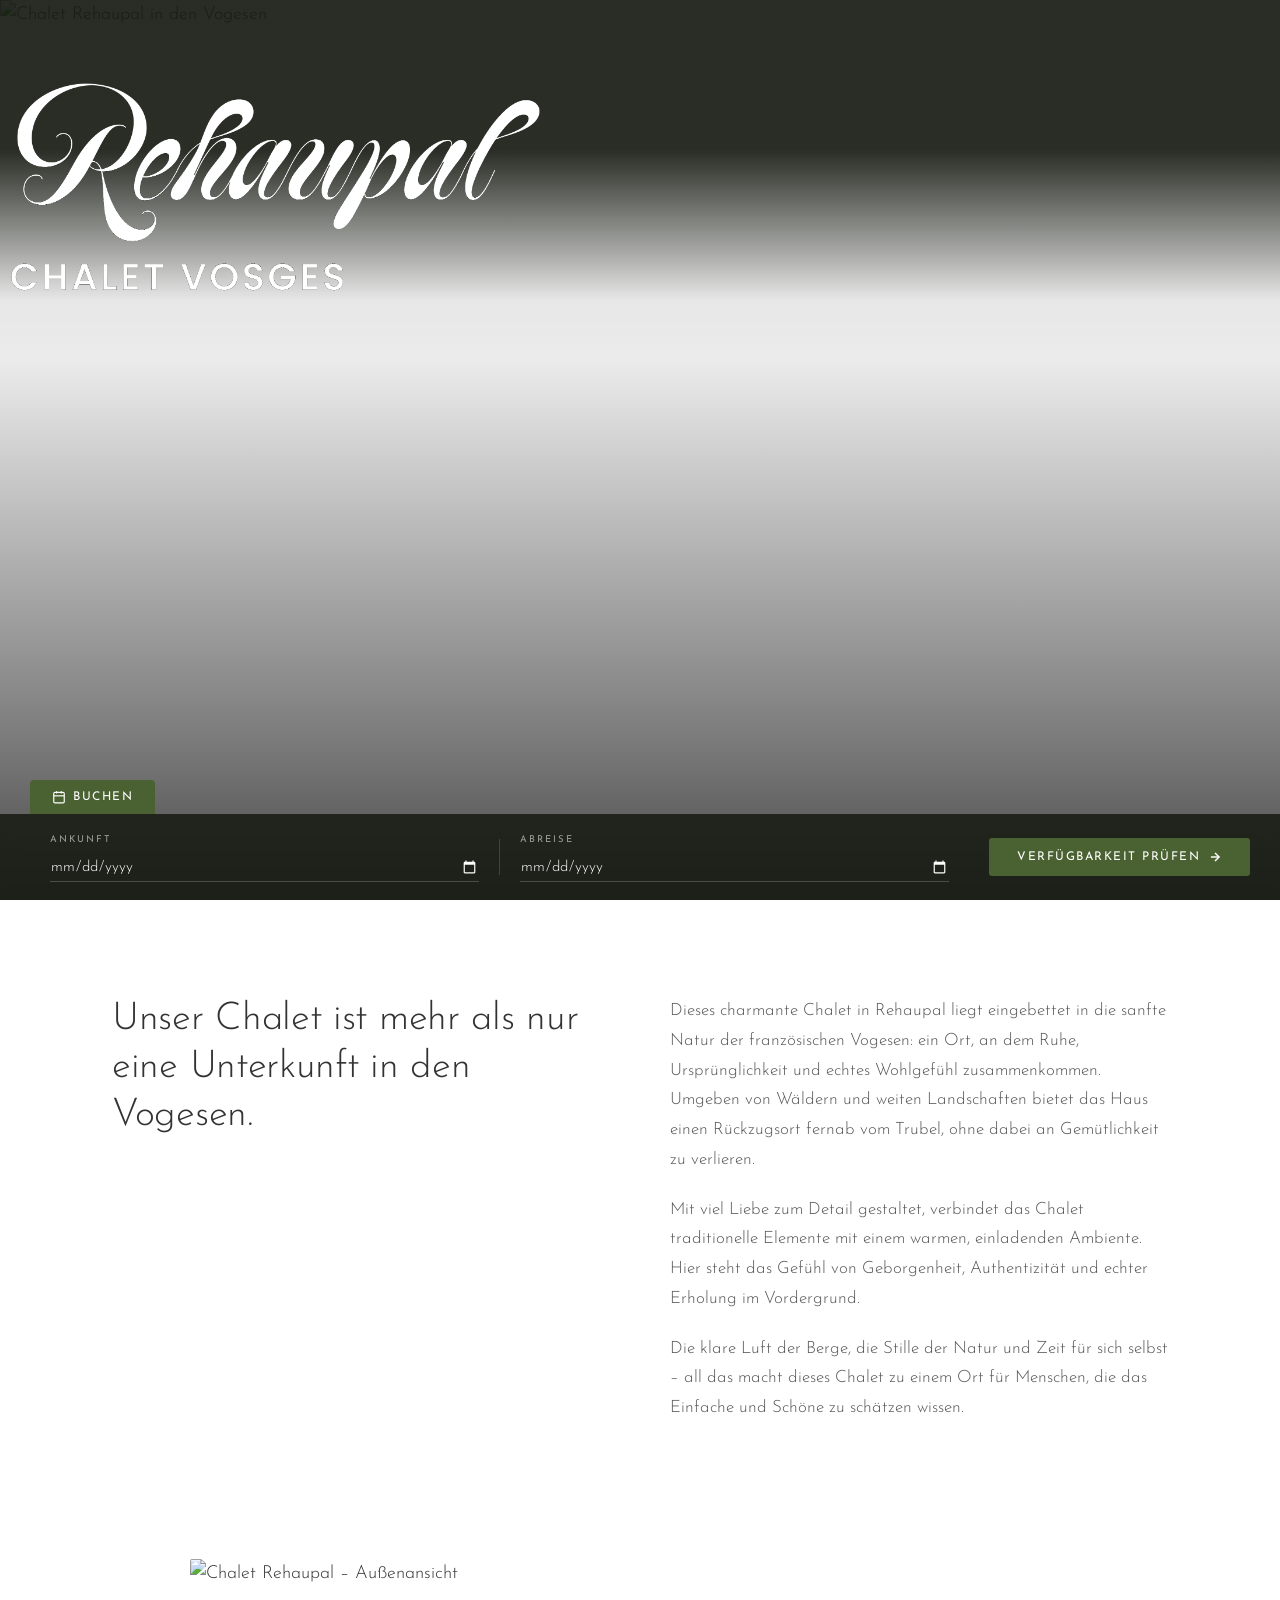
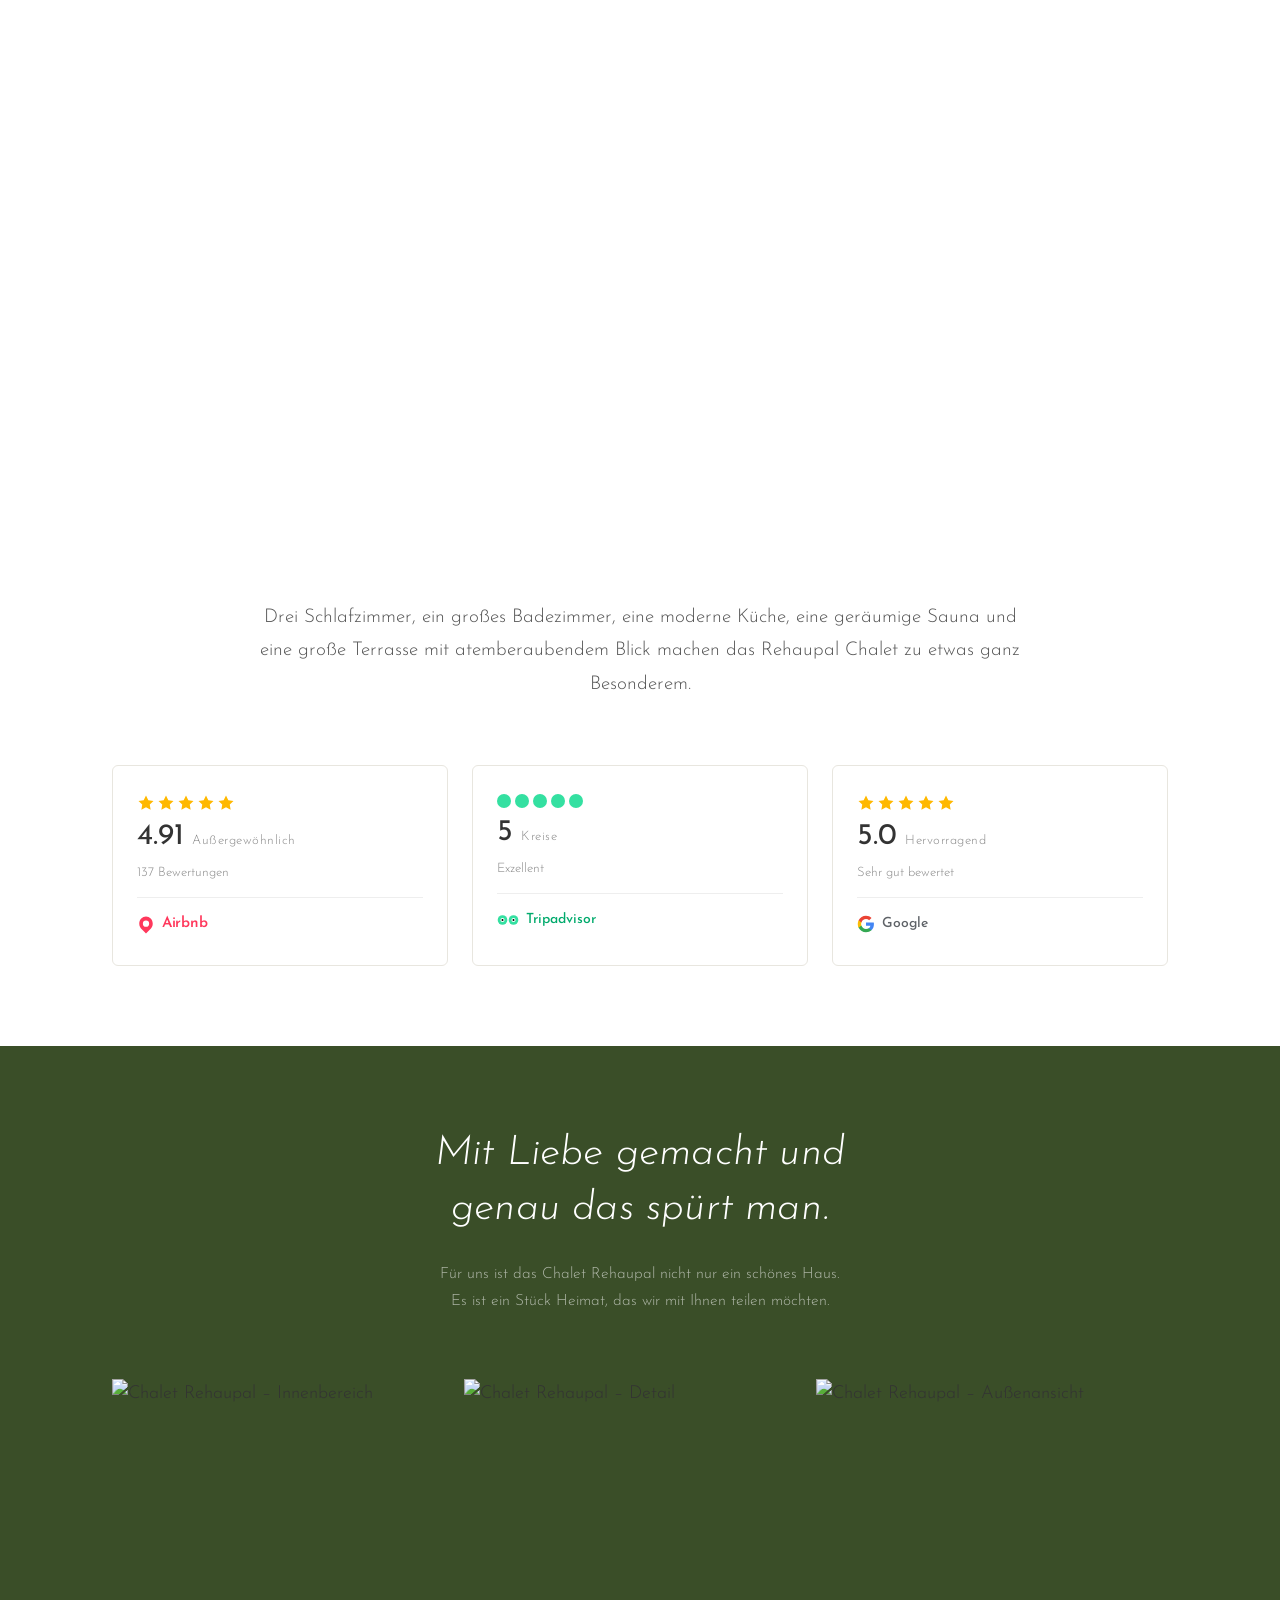
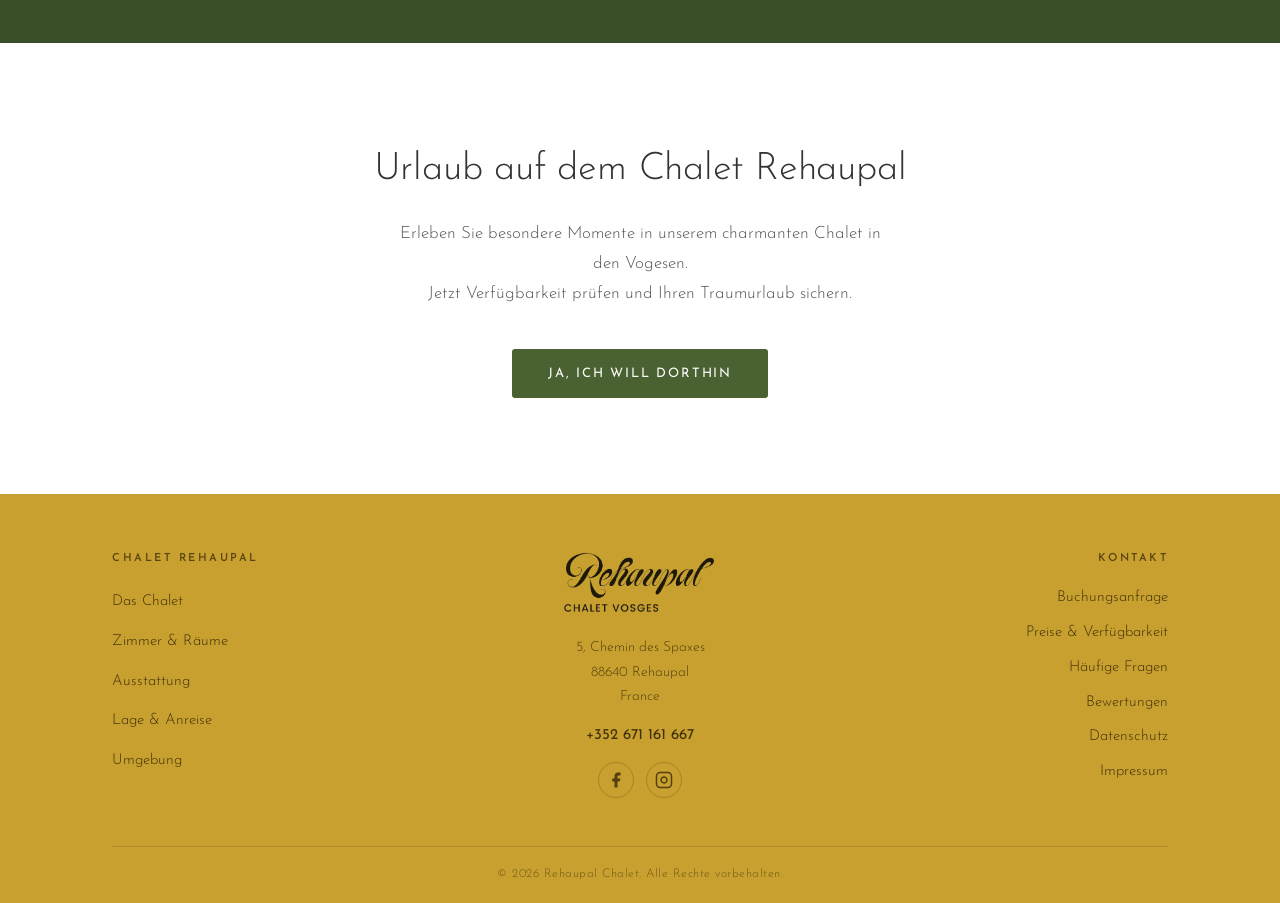
==== index.html @ 7b49eede "Add Buchungsanfrage page, wire all footer links, update contact email Co-Authored-By: Claude Sonnet " ====
<!DOCTYPE html>
<html lang="de">
<head>
  <meta charset="UTF-8">
  <meta name="viewport" content="width=device-width, initial-scale=1.0">
  <title>Rehaupal – Chalet Vosges</title>
  <link rel="preconnect" href="https://fonts.googleapis.com">
  <link rel="preconnect" href="https://fonts.gstatic.com" crossorigin>
  <link href="https://fonts.googleapis.com/css2?family=Josefin+Sans:ital,wght@0,300;0,400;0,600;1,300;1,400&family=Sacramento&display=swap" rel="stylesheet">
  <link rel="stylesheet" href="styles.css">
</head>
<body>

  <!-- ===================== HEADER ===================== -->
  <header class="site-header" id="site-header">
    <div class="header-inner">
      <a href="/" class="logo">
        <img src="Rehaupal_Text_US.gif" alt="Rehaupal – Chalet Vosges" class="logo-img">
      </a>

      <nav class="main-nav" id="main-nav">
        <ul>
          <li><a href="fotos.html" data-i18n="nav.photos">Fotos</a></li>
          <li><a href="https://www.airbnb.de/rooms/53041871" target="_blank" rel="noopener" data-i18n="nav.rent">Mieten</a></li>
          <li><a href="#footer-phone" data-i18n="nav.contact">Kontakt</a></li>
        </ul>
        <div class="lang-switcher lang-switcher--mobile">
          <button class="lang-btn" data-lang="de">DE</button>
          <span class="lang-sep">|</span>
          <button class="lang-btn" data-lang="en">EN</button>
          <span class="lang-sep">|</span>
          <button class="lang-btn" data-lang="fr">FR</button>
        </div>
      </nav>

      <div class="header-right">
        <div class="lang-switcher">
          <button class="lang-btn active" data-lang="de">DE</button>
          <span class="lang-sep">|</span>
          <button class="lang-btn" data-lang="en">EN</button>
          <span class="lang-sep">|</span>
          <button class="lang-btn" data-lang="fr">FR</button>
        </div>
        <button class="mobile-toggle" id="mobile-toggle" aria-label="Menü öffnen" aria-expanded="false">
          <span></span>
          <span></span>
          <span></span>
        </button>
      </div>
    </div>
  </header>

  <!-- ===================== HERO ===================== -->
  <section class="hero">
    <div class="hero-bg">
      <img
        src="landscape-hills-covered-greenery-fog-sunset-countryside.jpg"
        alt="Chalet Rehaupal in den Vogesen"
        class="hero-img"
        loading="eager"
      >
      <div class="hero-overlay"></div>
    </div>

    <div class="booking-widget">
      <div class="booking-tabs">
        <button class="booking-tab active">
          <svg width="14" height="14" viewBox="0 0 24 24" fill="none" stroke="currentColor" stroke-width="2" aria-hidden="true">
            <rect x="3" y="4" width="18" height="18" rx="2"/><line x1="16" y1="2" x2="16" y2="6"/><line x1="8" y1="2" x2="8" y2="6"/><line x1="3" y1="10" x2="21" y2="10"/>
          </svg>
          <span data-i18n="booking.book">Buchen</span>
        </button>
      </div>

      <div class="booking-form">
        <div class="booking-fields">
          <div class="booking-field">
            <label for="arrival" data-i18n="booking.arrival">Ankunft</label>
            <div class="field-wrap">
              <input type="date" id="arrival" name="arrival">
            </div>
          </div>
          <div class="booking-divider"></div>
          <div class="booking-field">
            <label for="departure" data-i18n="booking.departure">Abreise</label>
            <div class="field-wrap">
              <input type="date" id="departure" name="departure">
            </div>
          </div>
        </div>
        <button class="booking-submit" id="check-availability-btn">
          <span data-i18n="booking.check">Verfügbarkeit prüfen</span>
          <svg width="14" height="14" viewBox="0 0 24 24" fill="none" stroke="currentColor" stroke-width="2.5" aria-hidden="true">
            <line x1="5" y1="12" x2="19" y2="12"/><polyline points="12 5 19 12 12 19"/>
          </svg>
        </button>
      </div>
    </div>
  </section>

  <!-- ===================== INTRO ===================== -->
  <section class="intro-section">
    <div class="container">
      <div class="intro-grid">
        <div class="intro-heading-col">
          <h1 data-i18n="intro.heading">Unser Chalet ist mehr als nur eine Unterkunft in den Vogesen.</h1>
        </div>
        <div class="intro-text-col">
          <p data-i18n="intro.p1">Dieses charmante Chalet in Rehaupal liegt eingebettet in die sanfte Natur der französischen Vogesen: ein Ort, an dem Ruhe, Ursprünglichkeit und echtes Wohlgefühl zusammenkommen. Umgeben von Wäldern und weiten Landschaften bietet das Haus einen Rückzugsort fernab vom Trubel, ohne dabei an Gemütlichkeit zu verlieren.</p>
          <p data-i18n="intro.p2">Mit viel Liebe zum Detail gestaltet, verbindet das Chalet traditionelle Elemente mit einem warmen, einladenden Ambiente. Hier steht das Gefühl von Geborgenheit, Authentizität und echter Erholung im Vordergrund.</p>
          <p data-i18n="intro.p3">Die klare Luft der Berge, die Stille der Natur und Zeit für sich selbst – all das macht dieses Chalet zu einem Ort für Menschen, die das Einfache und Schöne zu schätzen wissen.</p>
        </div>
      </div>
    </div>
  </section>

  <!-- ===================== VIDEO ===================== -->
  <section class="video-section">
    <div class="video-container">
      <div class="video-photo">
        <img src="Pictures_Sel/20211009_142615.jpg" alt="Chalet Rehaupal – Außenansicht" loading="lazy">
      </div>
    </div>
  </section>

  <!-- ===================== FEATURES + REVIEWS ===================== -->
  <section class="features-section">
    <div class="container">
      <p class="features-lead" data-i18n="features.lead">
        Drei Schlafzimmer, ein großes Badezimmer, eine moderne Küche, eine geräumige Sauna und eine große Terrasse mit atemberaubendem Blick machen das Rehaupal Chalet zu etwas ganz Besonderem.
      </p>

      <div class="reviews-row">

        <!-- Airbnb -->
        <div class="review-card">
          <div class="review-stars">
            <svg width="18" height="18" viewBox="0 0 24 24" fill="#FFB800" aria-hidden="true"><polygon points="12 2 15.09 8.26 22 9.27 17 14.14 18.18 21.02 12 17.77 5.82 21.02 7 14.14 2 9.27 8.91 8.26 12 2"/></svg>
            <svg width="18" height="18" viewBox="0 0 24 24" fill="#FFB800" aria-hidden="true"><polygon points="12 2 15.09 8.26 22 9.27 17 14.14 18.18 21.02 12 17.77 5.82 21.02 7 14.14 2 9.27 8.91 8.26 12 2"/></svg>
            <svg width="18" height="18" viewBox="0 0 24 24" fill="#FFB800" aria-hidden="true"><polygon points="12 2 15.09 8.26 22 9.27 17 14.14 18.18 21.02 12 17.77 5.82 21.02 7 14.14 2 9.27 8.91 8.26 12 2"/></svg>
            <svg width="18" height="18" viewBox="0 0 24 24" fill="#FFB800" aria-hidden="true"><polygon points="12 2 15.09 8.26 22 9.27 17 14.14 18.18 21.02 12 17.77 5.82 21.02 7 14.14 2 9.27 8.91 8.26 12 2"/></svg>
            <svg width="18" height="18" viewBox="0 0 24 24" fill="#FFB800" aria-hidden="true"><polygon points="12 2 15.09 8.26 22 9.27 17 14.14 18.18 21.02 12 17.77 5.82 21.02 7 14.14 2 9.27 8.91 8.26 12 2"/></svg>
          </div>
          <div class="review-score-line">
            <span class="review-score" id="airbnb-score">4.91</span>
            <span class="review-label" data-i18n="review.exceptional">Außergewöhnlich</span>
          </div>
          <div class="review-count" id="airbnb-count" data-i18n="review.airbnb.count">137 Bewertungen</div>
          <div class="review-logo review-logo--airbnb">
            <svg width="18" height="18" viewBox="0 0 32 32" fill="#FF385C" aria-hidden="true">
              <path d="M16 1C9.716 1 4 6.478 4 13.714c0 4.168 2.026 8.06 5.404 10.637L16 31l6.596-6.649C25.974 21.774 28 17.882 28 13.714 28 6.478 22.284 1 16 1zm0 18.286a5.571 5.571 0 1 1 0-11.143 5.571 5.571 0 0 1 0 11.143z"/>
            </svg>
            <span class="airbnb-logo-text">Airbnb</span>
          </div>
        </div>

        <!-- TripAdvisor -->
        <div class="review-card">
          <div class="review-circles">
            <span class="ta-circle full"></span>
            <span class="ta-circle full"></span>
            <span class="ta-circle full"></span>
            <span class="ta-circle full"></span>
            <span class="ta-circle full"></span>
          </div>
          <div class="review-score-line">
            <span class="review-score">5</span>
            <span class="review-label" data-i18n="review.circles">Kreise</span>
          </div>
          <div class="review-count" data-i18n="review.excellent">Exzellent</div>
          <div class="review-logo review-logo--ta">
            <svg width="22" height="22" viewBox="0 0 32 32" aria-hidden="true">
              <circle cx="8" cy="16" r="7" fill="#34E0A1"/>
              <circle cx="24" cy="16" r="7" fill="#34E0A1"/>
              <circle cx="8" cy="16" r="3" fill="#fff"/>
              <circle cx="24" cy="16" r="3" fill="#fff"/>
              <circle cx="8" cy="16" r="1.5" fill="#000"/>
              <circle cx="24" cy="16" r="1.5" fill="#000"/>
            </svg>
            <span>Tripadvisor</span>
          </div>
        </div>

        <!-- Google -->
        <div class="review-card">
          <div class="review-stars">
            <svg width="18" height="18" viewBox="0 0 24 24" fill="#FFB800" aria-hidden="true"><polygon points="12 2 15.09 8.26 22 9.27 17 14.14 18.18 21.02 12 17.77 5.82 21.02 7 14.14 2 9.27 8.91 8.26 12 2"/></svg>
            <svg width="18" height="18" viewBox="0 0 24 24" fill="#FFB800" aria-hidden="true"><polygon points="12 2 15.09 8.26 22 9.27 17 14.14 18.18 21.02 12 17.77 5.82 21.02 7 14.14 2 9.27 8.91 8.26 12 2"/></svg>
            <svg width="18" height="18" viewBox="0 0 24 24" fill="#FFB800" aria-hidden="true"><polygon points="12 2 15.09 8.26 22 9.27 17 14.14 18.18 21.02 12 17.77 5.82 21.02 7 14.14 2 9.27 8.91 8.26 12 2"/></svg>
            <svg width="18" height="18" viewBox="0 0 24 24" fill="#FFB800" aria-hidden="true"><polygon points="12 2 15.09 8.26 22 9.27 17 14.14 18.18 21.02 12 17.77 5.82 21.02 7 14.14 2 9.27 8.91 8.26 12 2"/></svg>
            <svg width="18" height="18" viewBox="0 0 24 24" fill="#FFB800" aria-hidden="true"><polygon points="12 2 15.09 8.26 22 9.27 17 14.14 18.18 21.02 12 17.77 5.82 21.02 7 14.14 2 9.27 8.91 8.26 12 2"/></svg>
          </div>
          <div class="review-score-line">
            <span class="review-score">5.0</span>
            <span class="review-label" data-i18n="review.outstanding">Hervorragend</span>
          </div>
          <div class="review-count" data-i18n="review.google.count">Sehr gut bewertet</div>
          <div class="review-logo review-logo--google">
            <svg width="18" height="18" viewBox="0 0 24 24" aria-hidden="true">
              <path d="M22.56 12.25c0-.78-.07-1.53-.2-2.25H12v4.26h5.92c-.26 1.37-1.04 2.53-2.21 3.31v2.77h3.57c2.08-1.92 3.28-4.74 3.28-8.09z" fill="#4285F4"/>
              <path d="M12 23c2.97 0 5.46-.98 7.28-2.66l-3.57-2.77c-.98.66-2.23 1.06-3.71 1.06-2.86 0-5.29-1.93-6.16-4.53H2.18v2.84C3.99 20.53 7.7 23 12 23z" fill="#34A853"/>
              <path d="M5.84 14.09c-.22-.66-.35-1.36-.35-2.09s.13-1.43.35-2.09V7.07H2.18C1.43 8.55 1 10.22 1 12s.43 3.45 1.18 4.93l2.85-2.22.81-.62z" fill="#FBBC05"/>
              <path d="M12 5.38c1.62 0 3.06.56 4.21 1.64l3.15-3.15C17.45 2.09 14.97 1 12 1 7.7 1 3.99 3.47 2.18 7.07l3.66 2.84c.87-2.6 3.3-4.53 6.16-4.53z" fill="#EA4335"/>
            </svg>
            <span>Google</span>
          </div>
        </div>

      </div>
    </div>
  </section>

  <!-- ===================== QUOTE ===================== -->
  <section class="quote-section">
    <div class="container">
      <div class="quote-inner">
        <div class="quote-text-col">
          <blockquote class="big-quote" data-i18n-html="quote.main">
            Mit Liebe gemacht und<br>
            genau das spürt man.
          </blockquote>
          <p class="quote-sub" data-i18n-html="quote.sub">
            Für uns ist das Chalet Rehaupal nicht nur ein schönes Haus.<br>
            Es ist ein Stück Heimat, das wir mit Ihnen teilen möchten.
          </p>
        </div>
        <div class="quote-images-row">
          <div class="quote-img-item">
            <img src="Pictures_Sel/20211009_114014.jpg" alt="Chalet Rehaupal – Innenbereich" loading="lazy">
          </div>
          <div class="quote-img-item">
            <img src="Pictures_Sel/20211009_143138.jpg" alt="Chalet Rehaupal – Detail" loading="lazy">
          </div>
          <div class="quote-img-item">
            <img src="Pictures_Sel/20211009_143354.jpg" alt="Chalet Rehaupal – Außenansicht" loading="lazy">
          </div>
        </div>
      </div>
    </div>
  </section>

  <!-- ===================== CTA ===================== -->
  <section class="cta-section">
    <div class="container">
      <h2 class="cta-heading" data-i18n="cta.heading">Urlaub auf dem Chalet Rehaupal</h2>
      <p class="cta-sub" data-i18n-html="cta.sub">Erleben Sie besondere Momente in unserem charmanten Chalet in den Vogesen.<br>Jetzt Verfügbarkeit prüfen und Ihren Traumurlaub sichern.</p>
      <a href="https://www.airbnb.de/rooms/53041871" target="_blank" rel="noopener" class="cta-btn" data-i18n="cta.btn">Ja, ich will dorthin</a>
    </div>
  </section>

  <!-- ===================== FOOTER ===================== -->
  <footer class="site-footer">
    <div class="container">
      <div class="footer-grid">

        <div class="footer-col">
          <h4 class="footer-heading" data-i18n="footer.left.heading">Chalet Rehaupal</h4>
          <ul class="footer-links">
            <li><a href="chalet.html" data-i18n="footer.link.chalet">Das Chalet</a></li>
            <li><a href="zimmer.html" data-i18n="footer.link.rooms">Zimmer &amp; Räume</a></li>
            <li><a href="ausstattung.html" data-i18n="footer.link.amenities">Ausstattung</a></li>
            <li><a href="lage.html" data-i18n="footer.link.location">Lage &amp; Anreise</a></li>
            <li><a href="umgebung.html" data-i18n="footer.link.surroundings">Umgebung</a></li>
          </ul>
        </div>

        <div class="footer-col footer-col--center">
          <a href="/" class="footer-logo" aria-label="Chalet Rehaupal Startseite">
            <img src="Rehaupal_Text_US.gif" alt="Rehaupal – Chalet Vosges" class="footer-logo-img">
          </a>
          <address class="footer-address">
            5, Chemin des Spaxes<br>
            88640 Rehaupal<br>
            France
          </address>
          <a href="tel:+352671161667" class="footer-phone" id="footer-phone">+352 671 161 667</a>
          <div class="footer-socials">
            <a href="#" aria-label="Facebook" class="social-icon">
              <svg width="18" height="18" viewBox="0 0 24 24" fill="currentColor" aria-hidden="true">
                <path d="M18 2h-3a5 5 0 0 0-5 5v3H7v4h3v8h4v-8h3l1-4h-4V7a1 1 0 0 1 1-1h3z"/>
              </svg>
            </a>
            <a href="#" aria-label="Instagram" class="social-icon">
              <svg width="18" height="18" viewBox="0 0 24 24" fill="none" stroke="currentColor" stroke-width="2" aria-hidden="true">
                <rect x="2" y="2" width="20" height="20" rx="5" ry="5"/>
                <path d="M16 11.37A4 4 0 1 1 12.63 8 4 4 0 0 1 16 11.37z"/>
                <line x1="17.5" y1="6.5" x2="17.51" y2="6.5"/>
              </svg>
            </a>
          </div>
        </div>

        <div class="footer-col footer-col--right">
          <h4 class="footer-heading" data-i18n="footer.right.heading">Kontakt</h4>
          <ul class="footer-links">
            <li><a href="buchung.html" data-i18n="footer.link.booking">Buchungsanfrage</a></li>
            <li><a href="https://www.airbnb.de/rooms/53041871" target="_blank" rel="noopener" data-i18n="footer.link.prices">Preise &amp; Verfügbarkeit</a></li>
            <li><a href="faq.html" data-i18n="footer.link.faq">Häufige Fragen</a></li>
            <li><a href="https://www.airbnb.de/rooms/53041871/reviews?source_impression_id=p3_1777011205_P3ysyQuL38VCmX84" target="_blank" rel="noopener" data-i18n="footer.link.reviews">Bewertungen</a></li>
            <li><a href="datenschutz.html" data-i18n="footer.link.privacy">Datenschutz</a></li>
            <li><a href="impressum.html" data-i18n="footer.link.imprint">Impressum</a></li>
          </ul>
        </div>

      </div>

      <div class="footer-bottom">
        <p data-i18n="footer.copyright">&copy; 2026 Rehaupal Chalet. Alle Rechte vorbehalten.</p>
      </div>
    </div>
  </footer>

  <script>
    /* ===================== TRANSLATIONS ===================== */
    const translations = {
      de: {
        'nav.photos':              'Fotos',
        'nav.rent':                'Mieten',
        'nav.contact':             'Kontakt',
        'booking.book':            'Buchen',
        'booking.inquire':         'Anfragen',
        'booking.arrival':         'Ankunft',
        'booking.departure':       'Abreise',
        'booking.check':           'Verfügbarkeit prüfen',
        'booking.send':            'Anfrage senden',
        'booking.name.label':      'Ihr Name',
        'booking.name.placeholder':'Max Mustermann',
        'booking.email.label':     'E-Mail',
        'booking.email.placeholder':'max@beispiel.de',
        'intro.heading':           'Unser Chalet ist mehr als nur eine Unterkunft in den Vogesen.',
        'intro.p1':                'Dieses charmante Chalet in Rehaupal liegt eingebettet in die sanfte Natur der französischen Vogesen: ein Ort, an dem Ruhe, Ursprünglichkeit und echtes Wohlgefühl zusammenkommen. Umgeben von Wäldern und weiten Landschaften bietet das Haus einen Rückzugsort fernab vom Trubel, ohne dabei an Gemütlichkeit zu verlieren.',
        'intro.p2':                'Mit viel Liebe zum Detail gestaltet, verbindet das Chalet traditionelle Elemente mit einem warmen, einladenden Ambiente. Hier steht das Gefühl von Geborgenheit, Authentizität und echter Erholung im Vordergrund.',
        'intro.p3':                'Die klare Luft der Berge, die Stille der Natur und Zeit für sich selbst – all das macht dieses Chalet zu einem Ort für Menschen, die das Einfache und Schöne zu schätzen wissen.',
        'features.lead':           'Drei Schlafzimmer, ein großes Badezimmer, eine moderne Küche, eine geräumige Sauna und eine große Terrasse mit atemberaubendem Blick machen das Rehaupal Chalet zu etwas ganz Besonderem.',
        'review.exceptional':      'Außergewöhnlich',
        'review.airbnb.count':     '137 Bewertungen',
        'review.circles':          'Kreise',
        'review.excellent':        'Exzellent',
        'review.outstanding':      'Hervorragend',
        'review.google.count':     'Sehr gut bewertet',
        'quote.main':              'Mit Liebe gemacht und<br>genau das spürt man.',
        'quote.sub':               'Für uns ist das Chalet Rehaupal nicht nur ein schönes Haus.<br>Es ist ein Stück Heimat, das wir mit Ihnen teilen möchten.',
        'cta.heading':             'Urlaub auf dem Chalet Rehaupal',
        'cta.sub':                 'Erleben Sie besondere Momente in unserem charmanten Chalet in den Vogesen.<br>Jetzt Verfügbarkeit prüfen und Ihren Traumurlaub sichern.',
        'cta.btn':                 'Ja, ich will dorthin',
        'footer.left.heading':     'Chalet Rehaupal',
        'footer.link.chalet':      'Das Chalet',
        'footer.link.rooms':       'Zimmer & Räume',
        'footer.link.amenities':   'Ausstattung',
        'footer.link.location':    'Lage & Anreise',
        'footer.link.surroundings':'Umgebung',
        'footer.right.heading':    'Kontakt',
        'footer.link.booking':     'Buchungsanfrage',
        'footer.link.prices':      'Preise & Verfügbarkeit',
        'footer.link.faq':         'Häufige Fragen',
        'footer.link.reviews':     'Bewertungen',
        'footer.link.privacy':     'Datenschutz',
        'footer.link.imprint':     'Impressum',
        'footer.copyright':        '© 2026 Rehaupal Chalet. Alle Rechte vorbehalten.',
      },
      en: {
        'nav.photos':              'Photos',
        'nav.rent':                'Rent',
        'nav.contact':             'Contact',
        'booking.book':            'Book',
        'booking.inquire':         'Inquire',
        'booking.arrival':         'Arrival',
        'booking.departure':       'Departure',
        'booking.check':           'Check availability',
        'booking.send':            'Send inquiry',
        'booking.name.label':      'Your name',
        'booking.name.placeholder':'John Smith',
        'booking.email.label':     'E-Mail',
        'booking.email.placeholder':'john@example.com',
        'intro.heading':           'Our chalet is more than just a place to stay in the Vosges.',
        'intro.p1':                'This charming chalet in Rehaupal is nestled in the gentle nature of the French Vosges: a place where tranquillity, authenticity and genuine wellbeing come together. Surrounded by forests and wide landscapes, the house offers a retreat away from the hustle and bustle, without sacrificing comfort.',
        'intro.p2':                'Designed with great attention to detail, the chalet combines traditional elements with a warm and inviting atmosphere. The feeling of security, authenticity and true relaxation takes centre stage.',
        'intro.p3':                'The crisp mountain air, the silence of nature and time for yourself – all of this makes this chalet a place for those who appreciate the simple and beautiful things in life.',
        'features.lead':           'Three bedrooms, one large bathroom, a modern kitchen, a spacious sauna and a large terrace with breathtaking views make Chalet Rehaupal truly exceptional.',
        'review.exceptional':      'Exceptional',
        'review.airbnb.count':     '137 reviews',
        'review.circles':          'Circles',
        'review.excellent':        'Excellent',
        'review.outstanding':      'Outstanding',
        'review.google.count':     'Highly rated',
        'quote.main':              'Made with love,<br>and you can feel it.',
        'quote.sub':               'For us, Chalet Rehaupal is not just a beautiful house.<br>It is a piece of home that we would like to share with you.',
        'cta.heading':             'A stay at Chalet Rehaupal',
        'cta.sub':                 'Experience special moments in our charming chalet in the Vosges.<br>Check availability now and secure your dream holiday.',
        'cta.btn':                 'Yes, I want to go there',
        'footer.left.heading':     'Chalet Rehaupal',
        'footer.link.chalet':      'The Chalet',
        'footer.link.rooms':       'Rooms & Spaces',
        'footer.link.amenities':   'Amenities',
        'footer.link.location':    'Location & Directions',
        'footer.link.surroundings':'Surroundings',
        'footer.right.heading':    'Contact',
        'footer.link.booking':     'Booking inquiry',
        'footer.link.prices':      'Prices & Availability',
        'footer.link.faq':         'FAQ',
        'footer.link.reviews':     'Reviews',
        'footer.link.privacy':     'Privacy Policy',
        'footer.link.imprint':     'Legal notice',
        'footer.copyright':        '© 2026 Rehaupal Chalet. All rights reserved.',
      },
      fr: {
        'nav.photos':              'Photos',
        'nav.rent':                'Louer',
        'nav.contact':             'Contact',
        'booking.book':            'Réserver',
        'booking.inquire':         'Demande',
        'booking.arrival':         'Arrivée',
        'booking.departure':       'Départ',
        'booking.check':           'Vérifier la disponibilité',
        'booking.send':            'Envoyer la demande',
        'booking.name.label':      'Votre nom',
        'booking.name.placeholder':'Jean Dupont',
        'booking.email.label':     'E-mail',
        'booking.email.placeholder':'jean@exemple.fr',
        'intro.heading':           'Notre chalet est bien plus qu\'un simple hébergement dans les Vosges.',
        'intro.p1':                "Ce charmant chalet à Rehaupal est niché au cœur de la douce nature des Vosges françaises : un endroit où la tranquillité, l'authenticité et le vrai bien-être se rejoignent. Entouré de forêts et de vastes paysages, la maison offre un havre de paix loin de l'agitation, sans pour autant perdre son côté chaleureux.",
        'intro.p2':                "Conçu avec une grande attention aux détails, le chalet allie éléments traditionnels à une atmosphère chaleureuse et accueillante. Ici, le sentiment de sécurité, d'authenticité et de vraie détente est au premier plan.",
        'intro.p3':                "L'air pur de la montagne, le silence de la nature et du temps pour soi – tout cela fait de ce chalet un lieu pour ceux qui savent apprécier les choses simples et belles.",
        'features.lead':           'Trois chambres, une grande salle de bain, une cuisine moderne, un spacieux sauna et une grande terrasse avec une vue époustouflante font du Chalet Rehaupal quelque chose de vraiment exceptionnel.',
        'review.exceptional':      'Exceptionnel',
        'review.airbnb.count':     '137 avis',
        'review.circles':          'Cercles',
        'review.excellent':        'Excellent',
        'review.outstanding':      'Remarquable',
        'review.google.count':     'Très bien noté',
        'quote.main':              'Fait avec amour,<br>et ça se ressent.',
        'quote.sub':               "Pour nous, le Chalet Rehaupal n'est pas seulement une belle maison.<br>C'est un morceau de chez soi que nous souhaitons partager avec vous.",
        'cta.heading':             'Séjour au Chalet Rehaupal',
        'cta.sub':                 'Vivez des moments exceptionnels dans notre charmant chalet dans les Vosges.<br>Vérifiez les disponibilités et réservez votre séjour de rêve.',
        'cta.btn':                 'Oui, je veux y aller',
        'footer.left.heading':     'Chalet Rehaupal',
        'footer.link.chalet':      'Le Chalet',
        'footer.link.rooms':       'Chambres & Espaces',
        'footer.link.amenities':   'Équipements',
        'footer.link.location':    'Situation & Accès',
        'footer.link.surroundings':'Environnement',
        'footer.right.heading':    'Contact',
        'footer.link.booking':     'Demande de réservation',
        'footer.link.prices':      'Tarifs & Disponibilités',
        'footer.link.faq':         'Questions fréquentes',
        'footer.link.reviews':     'Avis',
        'footer.link.privacy':     'Confidentialité',
        'footer.link.imprint':     'Mentions légales',
        'footer.copyright':        '© 2026 Rehaupal Chalet. Tous droits réservés.',
      }
    };

    /* ===================== LANGUAGE SWITCHER ===================== */
    let currentLang = localStorage.getItem('rehaupal-lang') || 'de';

    function setLanguage(lang) {
      currentLang = lang;
      localStorage.setItem('rehaupal-lang', lang);
      document.documentElement.lang = lang;

      // Highlight active button
      document.querySelectorAll('.lang-btn').forEach(btn => {
        btn.classList.toggle('active', btn.dataset.lang === lang);
      });

      const t = translations[lang];

      // Plain text nodes
      document.querySelectorAll('[data-i18n]').forEach(el => {
        const key = el.dataset.i18n;
        if (t[key] !== undefined) el.textContent = t[key];
      });

      // HTML nodes (contain <br> or entities)
      document.querySelectorAll('[data-i18n-html]').forEach(el => {
        const key = el.dataset.i18nHtml;
        if (t[key] !== undefined) el.innerHTML = t[key];
      });

      // Input placeholders
      document.querySelectorAll('[data-i18n-placeholder]').forEach(el => {
        const key = el.dataset.i18nPlaceholder;
        if (t[key] !== undefined) el.placeholder = t[key];
      });
    }

    // Wire language buttons
    document.querySelectorAll('.lang-btn').forEach(btn => {
      btn.addEventListener('click', () => setLanguage(btn.dataset.lang));
    });

    // Init on load
    setLanguage(currentLang);

    /* ===================== MOBILE MENU ===================== */
    const toggle = document.getElementById('mobile-toggle');
    const nav = document.getElementById('main-nav');
    toggle.addEventListener('click', () => {
      const expanded = toggle.getAttribute('aria-expanded') === 'true';
      toggle.setAttribute('aria-expanded', String(!expanded));
      toggle.classList.toggle('is-active');
      nav.classList.toggle('is-open');
    });


    /* ===================== AIRBNB LIVE RATING ===================== */
    fetch('airbnb-rating.json')
      .then(r => r.json())
      .then(data => {
        document.getElementById('airbnb-score').textContent = data.score;
        const countEl = document.getElementById('airbnb-count');
        const lang = localStorage.getItem('rehaupal-lang') || 'de';
        const suffix = { de: 'Bewertungen', en: 'reviews', fr: 'avis' };
        countEl.textContent = `${data.reviews} ${suffix[lang] || 'Bewertungen'}`;
        // Keep translations in sync so language switching stays correct
        Object.keys(translations).forEach(l => {
          translations[l]['review.airbnb.count'] = `${data.reviews} ${suffix[l]}`;
        });
      })
      .catch(() => { /* keep hardcoded fallback values */ });

    /* ===================== AIRBNB BOOKING ===================== */
    document.getElementById('check-availability-btn').addEventListener('click', () => {
      const arrival   = document.getElementById('arrival').value;
      const departure = document.getElementById('departure').value;
      const base = 'https://www.airbnb.de/rooms/53041871';
      const url  = arrival && departure
        ? `${base}?check_in=${arrival}&check_out=${departure}`
        : base;
      window.open(url, '_blank');
    });

    /* ===================== HEADER SCROLL + EXPAND ===================== */
    const header      = document.getElementById('site-header');
    const heroEl      = document.querySelector('.hero');
    const logoImg     = document.querySelector('.logo-img');
    const navLinks    = document.querySelectorAll('.main-nav a');
    const navEl       = document.querySelector('.main-nav');
    const headerRight = document.querySelector('.header-right');
    const langBtns    = document.querySelectorAll('.header-right .lang-btn');
    const langSeps    = document.querySelectorAll('.header-right .lang-sep');

    // Collapsed ← → Expanded sizes (fixed)
    const LOGO_H_C  = 44,  LOGO_H_E = 432;
    const LOGO_W_C  = 160, LOGO_W_E = 1000;
    const NAV_FS_C  = 12.5, NAV_FS_E  = 19;
    const NAV_LS_C  = 1.8,  NAV_LS_E  = 3;
    const LANG_FS_C = 11,   LANG_FS_E = 16;

    function lerp(a, b, t) { return a + (b - a) * t; }

    function updateHeader() {
      if (window.innerWidth <= 768) {
        header.style.height = header.style.background = '';
        logoImg.style.height = logoImg.style.maxWidth = logoImg.style.transform = '';
        navLinks.forEach(el => { el.style.fontSize = el.style.letterSpacing = ''; });
        langBtns.forEach(el => { el.style.fontSize = ''; });
        langSeps.forEach(el => { el.style.fontSize = ''; });
        navEl.style.opacity = headerRight.style.opacity = '';
        header.classList.toggle('scrolled', window.scrollY > 10);
        return;
      }

      const expandedH  = window.innerHeight / 3;
      const collapsedH = 64;
      const range      = expandedH - collapsedH;
      const progress   = Math.min(window.scrollY / range, 1);
      const inv        = 1 - progress;

      header.classList.toggle('scrolled', progress >= 1);
      const currentH = Math.round(lerp(expandedH, collapsedH, progress));
      header.style.height = currentH + 'px';

      const alpha    = (0.9 + 0.1 * progress).toFixed(3);
      const stop     = Math.round(50 + 50 * progress);
      const endAlpha = progress.toFixed(3);
      header.style.background =
        `linear-gradient(to bottom, rgba(22,26,17,${alpha}) 0%, rgba(22,26,17,${alpha}) ${stop}%, rgba(22,26,17,${endAlpha}) 100%)`;

      // Logo: capped at 85% of current header height; max-width never wider than viewport
      const logoMaxW = Math.min(LOGO_W_E, window.innerWidth - 40);
      const logoH    = Math.min(lerp(LOGO_H_C, LOGO_H_E, inv), currentH * 0.85);
      logoImg.style.height   = logoH.toFixed(1) + 'px';
      logoImg.style.maxWidth = Math.round(lerp(LOGO_W_C, logoMaxW, inv)) + 'px';

      // Safe tx: never push the logo past the left viewport edge
      const gridW     = Math.min(window.innerWidth, 1116);
      const logoStartX = (window.innerWidth - gridW) / 2 + 30;  // grid left + padding
      const safeTx    = Math.min(180, Math.max(0, logoStartX - 10));
      const tx = lerp(0, -safeTx, inv).toFixed(1);
      const ty = lerp(0, -(currentH / 2 - logoH / 2 - 72), inv).toFixed(1);
      logoImg.style.transform = `translateX(${tx}px) translateY(${ty}px)`;

      // Nav links scale
      const navFS = lerp(NAV_FS_C, NAV_FS_E, inv).toFixed(2);
      const navLS = lerp(NAV_LS_C, NAV_LS_E, inv).toFixed(2);
      navLinks.forEach(el => {
        el.style.fontSize      = navFS + 'px';
        el.style.letterSpacing = navLS + 'px';
      });

      // Lang switcher scale
      const langFS = lerp(LANG_FS_C, LANG_FS_E, inv).toFixed(2);
      langBtns.forEach(el => { el.style.fontSize = langFS + 'px'; });
      langSeps.forEach(el => { el.style.fontSize = langFS + 'px'; });

      // Nav + controls fade in as user scrolls (fully visible by 30% scroll)
      const fadeIn = Math.min(progress / 0.3, 1).toFixed(3);
      navEl.style.opacity       = fadeIn;
      headerRight.style.opacity = fadeIn;
    }

    updateHeader();
    window.addEventListener('scroll', updateHeader, { passive: true });
    window.addEventListener('resize', updateHeader, { passive: true });
  </script>
</body>
</html>
---- styles.css ----
/* ============================================================
   BRANDLEIT – LUXUSCHALETS IM ZILLERTAL
   ============================================================ */

/* ---------- Variables ---------- */
:root {
  --header-bg:       #161a11;
  --olive-primary:   #4a6231;
  --olive-secondary: #5b7640;
  --olive-dark:      #3a4e28;
  --olive-hover:     #3d5229;
  --quote-bg:        #3a4e28;
  --footer-gold:     #c8a030;
  --footer-gold-dk:  #a8831e;
  --footer-text:     #2c1f00;
  --white:           #ffffff;
  --off-white:       #f8f7f2;
  --text-dark:       #333333;
  --text-medium:     #555555;
  --text-light:      #888888;
  --max-w:           1116px;
  --header-h:        64px;
  --transition:      0.25s ease;
}

/* ---------- Reset & Base ---------- */
*, *::before, *::after { box-sizing: border-box; margin: 0; padding: 0; }

html { scroll-behavior: smooth; }

body {
  font-family: 'Josefin Sans', sans-serif;
  font-weight: 300;
  color: var(--text-dark);
  background: var(--white);
  font-size: 18px;
  line-height: 1.65;
  overflow-x: hidden;
  -webkit-font-smoothing: antialiased;
  -moz-osx-font-smoothing: grayscale;
}

a { text-decoration: none; color: inherit; transition: opacity var(--transition); }
a:hover { opacity: 0.72; }
ul { list-style: none; }
img { display: block; max-width: 100%; }

/* ---------- Container ---------- */
.container {
  max-width: var(--max-w);
  margin-inline: auto;
  padding-inline: 30px;
}

/* ============================================================
   HEADER
   ============================================================ */
.site-header {
  position: fixed;
  inset-block-start: 0;
  inset-inline: 0;
  z-index: 900;
  height: var(--header-h);
  background-color: var(--header-bg);
  transition: box-shadow 0.2s ease;
}

.site-header.scrolled {
  box-shadow: 0 2px 20px rgba(0,0,0,0.35);
}

.header-inner {
  display: grid;
  grid-template-columns: 1fr auto 1fr;
  align-items: center;
  height: 100%;
  max-width: var(--max-w);
  margin-inline: auto;
  padding-inline: 30px;
}

/* Collapsed default: nav grouped centre, controls grouped right */
.main-nav {
  justify-self: center;
}

.main-nav ul {
  display: flex;
  align-items: center;
  gap: 36px;
}

/* Header right */
.header-right {
  display: flex;
  align-items: center;
  gap: 20px;
  justify-self: end;
}

/* Logo */
.logo {
  display: flex;
  flex-direction: column;
  align-items: flex-start;
  gap: 1px;
  line-height: 1;
}

.logo-img {
  height: 44px;
  width: auto;
  max-width: 160px;
  display: block;
  object-fit: contain;
  flex-shrink: 0;
  filter: invert(1);
}


.main-nav a {
  color: rgba(255,255,255,0.88);
  font-size: 12.5px;
  font-weight: 400;
  letter-spacing: 1.8px;
  text-transform: uppercase;
  padding-bottom: 2px;
  border-bottom: 1px solid transparent;
  transition: color var(--transition), border-color var(--transition);
}

.main-nav a:hover {
  opacity: 1;
  color: var(--white);
  border-bottom-color: rgba(255,255,255,0.45);
}



/* Language switcher */
.lang-switcher {
  display: flex;
  align-items: center;
  gap: 2px;
}

.lang-btn {
  background: none;
  border: none;
  color: rgba(255,255,255,0.45);
  font-family: 'Josefin Sans', sans-serif;
  font-size: 11px;
  font-weight: 400;
  letter-spacing: 1.5px;
  cursor: pointer;
  padding: 3px 5px;
  border-bottom: 1px solid transparent;
  transition: color var(--transition), border-color var(--transition);
  line-height: 1;
}

.lang-btn:hover {
  color: rgba(255,255,255,0.85);
}

.lang-btn.active {
  color: var(--white);
  border-bottom-color: rgba(255,255,255,0.55);
}

.lang-sep {
  color: rgba(255,255,255,0.2);
  font-size: 10px;
  line-height: 1;
  user-select: none;
}

.lang-switcher--mobile {
  display: none;
}

/* Mobile toggle */
.mobile-toggle {
  display: none;
  flex-direction: column;
  justify-content: center;
  gap: 5px;
  width: 36px;
  height: 36px;
  padding: 6px;
  background: none;
  border: none;
  cursor: pointer;
  border-radius: 4px;
}

.mobile-toggle span {
  display: block;
  width: 100%;
  height: 1.5px;
  background: rgba(255,255,255,0.85);
  border-radius: 2px;
  transition: transform 0.3s ease, opacity 0.3s ease;
  transform-origin: center;
}

.mobile-toggle.is-active span:nth-child(1) { transform: translateY(6.5px) rotate(45deg); }
.mobile-toggle.is-active span:nth-child(2) { opacity: 0; transform: scaleX(0); }
.mobile-toggle.is-active span:nth-child(3) { transform: translateY(-6.5px) rotate(-45deg); }

/* ============================================================
   HERO
   ============================================================ */
.hero {
  position: relative;
  height: 100vh;
  min-height: 580px;
  margin-top: var(--header-h);
  overflow: hidden;
  display: flex;
  flex-direction: column;
}

.hero-bg {
  position: absolute;
  inset: 0;
}

.hero-img {
  width: 100%;
  height: 100%;
  object-fit: cover;
  object-position: center 40%;
}

.hero-overlay {
  position: absolute;
  inset: 0;
  background: linear-gradient(
    to bottom,
    rgba(0,0,0,0.18) 0%,
    rgba(0,0,0,0.08) 40%,
    rgba(0,0,0,0.55) 85%,
    rgba(0,0,0,0.72) 100%
  );
}

/* Booking Widget */
.booking-widget {
  position: absolute;
  bottom: 0;
  left: 0;
  right: 0;
  z-index: 10;
}

.booking-tabs {
  display: flex;
  gap: 4px;
  padding: 0 30px;
}

.booking-tab {
  display: flex;
  align-items: center;
  gap: 7px;
  padding: 10px 22px;
  border: none;
  cursor: pointer;
  font-family: 'Josefin Sans', sans-serif;
  font-size: 12px;
  font-weight: 400;
  letter-spacing: 1.5px;
  text-transform: uppercase;
  color: rgba(255,255,255,0.75);
  background-color: rgba(58, 78, 40, 0.78);
  border-radius: 4px 4px 0 0;
  transition: background-color var(--transition), color var(--transition);
}

.booking-tab:hover {
  background-color: rgba(74, 98, 49, 0.9);
  color: var(--white);
}

.booking-tab.active {
  background-color: var(--olive-primary);
  color: var(--white);
}

.booking-form {
  background-color: rgba(20, 24, 14, 0.82);
  backdrop-filter: blur(8px);
  -webkit-backdrop-filter: blur(8px);
  padding: 18px 30px;
  display: flex;
  align-items: center;
  gap: 0;
  flex-wrap: wrap;
}

.booking-form.hidden { display: none; }

.booking-fields {
  display: flex;
  align-items: center;
  flex: 1;
  min-width: 0;
}

.booking-field {
  display: flex;
  flex-direction: column;
  gap: 4px;
  padding: 0 20px;
  flex: 1;
}

.booking-field--wide { max-width: 260px; }

.booking-field label {
  font-size: 9.5px;
  letter-spacing: 2px;
  text-transform: uppercase;
  color: rgba(255,255,255,0.55);
  font-weight: 400;
}

.booking-field input {
  background: transparent;
  border: none;
  outline: none;
  color: var(--white);
  font-family: 'Josefin Sans', sans-serif;
  font-size: 15px;
  font-weight: 300;
  width: 100%;
  padding: 4px 0;
  border-bottom: 1px solid rgba(255,255,255,0.2);
  transition: border-color var(--transition);
  color-scheme: dark;
}

.booking-field input:focus { border-bottom-color: rgba(255,255,255,0.55); }

.booking-divider {
  width: 1px;
  height: 36px;
  background: rgba(255,255,255,0.15);
  flex-shrink: 0;
}

.booking-submit {
  display: flex;
  align-items: center;
  gap: 8px;
  padding: 12px 28px;
  background-color: var(--olive-primary);
  color: var(--white);
  border: none;
  cursor: pointer;
  font-family: 'Josefin Sans', sans-serif;
  font-size: 12px;
  font-weight: 400;
  letter-spacing: 1.5px;
  text-transform: uppercase;
  border-radius: 3px;
  transition: background-color var(--transition);
  white-space: nowrap;
  flex-shrink: 0;
  margin-left: 20px;
}

.booking-submit:hover { background-color: var(--olive-hover); }

/* ============================================================
   INTRO
   ============================================================ */
.intro-section {
  padding: 96px 0 80px;
  background: var(--white);
}

.intro-grid {
  display: grid;
  grid-template-columns: 1fr 1fr;
  gap: 60px;
  align-items: start;
}

.intro-heading-col h1 {
  font-size: clamp(28px, 3vw, 40px);
  font-weight: 300;
  line-height: 1.25;
  color: var(--text-dark);
  letter-spacing: -0.3px;
}

.intro-text-col p {
  font-size: 17px;
  line-height: 1.75;
  color: var(--text-medium);
  margin-bottom: 20px;
}

.intro-text-col p:last-child { margin-bottom: 0; }

.intro-text-col strong { color: var(--text-dark); font-weight: 400; }
.intro-text-col em { font-style: italic; }

/* ============================================================
   VIDEO
   ============================================================ */
.video-section {
  position: relative;
  overflow: hidden;
  padding: 56px 30px;
}

.video-section::before {
  content: '';
  position: absolute;
  inset: -60px;
  background: url('Pictures_Sel/20211009_142615.jpg') center / cover no-repeat;
  filter: blur(28px) brightness(0.55);
  transform: scale(1.15);
  z-index: 0;
}

.video-container {
  position: relative;
  z-index: 1;
  max-width: 900px;
  margin-inline: auto;
}

.video-photo {
  width: 100%;
  aspect-ratio: 16 / 9;
  overflow: hidden;
  border-radius: 2px;
}

.video-photo img {
  width: 100%;
  height: 100%;
  object-fit: cover;
  display: block;
}

/* ============================================================
   FEATURES + REVIEWS
   ============================================================ */
.features-section {
  padding: 80px 0;
  background: var(--white);
}

.features-lead {
  font-size: 19px;
  line-height: 1.75;
  color: var(--text-medium);
  text-align: center;
  max-width: 760px;
  margin-inline: auto;
  margin-bottom: 64px;
  font-weight: 300;
}

.reviews-row {
  display: grid;
  grid-template-columns: repeat(3, 1fr);
  gap: 24px;
}

.review-card {
  border: 1px solid #e8e6df;
  border-radius: 6px;
  padding: 28px 24px;
  background: var(--white);
  display: flex;
  flex-direction: column;
  gap: 10px;
  transition: box-shadow var(--transition), transform var(--transition);
}

.review-card:hover {
  box-shadow: 0 6px 28px rgba(0,0,0,0.09);
  transform: translateY(-2px);
}

.review-stars {
  display: flex;
  gap: 2px;
}

.review-circles {
  display: flex;
  gap: 4px;
  align-items: center;
}

.ta-circle {
  width: 14px;
  height: 14px;
  border-radius: 50%;
  background: #34E0A1;
  display: inline-block;
}

.review-score-line {
  display: flex;
  align-items: baseline;
  gap: 8px;
}

.review-score {
  font-size: 30px;
  font-weight: 400;
  color: var(--text-dark);
  line-height: 1;
}

.review-label {
  font-size: 13px;
  color: var(--text-light);
  letter-spacing: 0.5px;
}

.review-count {
  font-size: 13px;
  color: var(--text-light);
}

.review-logo {
  display: flex;
  align-items: center;
  gap: 7px;
  margin-top: 4px;
  padding-top: 14px;
  border-top: 1px solid #eee;
  font-size: 13px;
  color: var(--text-medium);
}

.airbnb-logo-text {
  font-size: 15px;
  font-weight: 600;
  color: #FF385C;
  letter-spacing: -0.3px;
}

.review-logo--airbnb { gap: 7px; }

.review-logo--ta span { font-size: 14px; font-weight: 500; color: #00aa6c; }
.review-logo--google span { font-size: 14px; font-weight: 500; color: #5f6368; }

/* ============================================================
   QUOTE
   ============================================================ */
.quote-section {
  background-color: var(--quote-bg);
  padding: 80px 0 0;
}

.quote-inner {
  display: flex;
  flex-direction: column;
  gap: 56px;
}

.quote-text-col {
  text-align: center;
  padding-bottom: 8px;
}

.big-quote {
  font-family: 'Josefin Sans', sans-serif;
  font-style: italic;
  font-size: clamp(26px, 3.2vw, 42px);
  font-weight: 300;
  color: var(--white);
  line-height: 1.35;
  letter-spacing: 0.2px;
  margin-bottom: 24px;
}

.quote-sub {
  font-size: 15.5px;
  line-height: 1.75;
  color: rgba(255,255,255,0.6);
  font-style: normal;
  font-weight: 300;
}

.quote-images-row {
  display: grid;
  grid-template-columns: repeat(3, 1fr);
  gap: 0;
}

.quote-img-item {
  overflow: hidden;
  aspect-ratio: 4 / 3;
}

.quote-img-item img {
  width: 100%;
  height: 100%;
  object-fit: cover;
  transition: transform 0.6s ease;
  display: block;
}

.quote-img-item:hover img { transform: scale(1.04); }

/* ============================================================
   CTA
   ============================================================ */
.cta-section {
  padding: 96px 0;
  background: var(--white);
  text-align: center;
}

.cta-heading {
  font-size: clamp(26px, 3vw, 38px);
  font-weight: 300;
  color: var(--text-dark);
  margin-bottom: 18px;
  letter-spacing: -0.2px;
}

.cta-sub {
  font-size: 17px;
  color: var(--text-medium);
  line-height: 1.75;
  margin-bottom: 40px;
  max-width: 500px;
  margin-inline: auto;
}

.cta-btn {
  display: inline-flex;
  align-items: center;
  padding: 14px 36px;
  background-color: var(--olive-primary);
  color: var(--white);
  font-family: 'Josefin Sans', sans-serif;
  font-size: 13px;
  font-weight: 400;
  letter-spacing: 1.8px;
  text-transform: uppercase;
  border-radius: 3px;
  transition: background-color var(--transition), transform var(--transition);
}

.cta-btn:hover {
  opacity: 1;
  background-color: var(--olive-hover);
  transform: translateY(-1px);
}

/* ============================================================
   FOOTER
   ============================================================ */
.site-footer {
  background-color: var(--footer-gold);
  padding: 56px 0 0;
}

.footer-grid {
  display: grid;
  grid-template-columns: 1fr auto 1fr;
  gap: 40px;
  align-items: start;
}

.footer-col--right {
  text-align: right;
}

.footer-col--right .footer-links a {
  display: block;
}

.footer-heading {
  font-size: 11px;
  font-weight: 600;
  letter-spacing: 2.5px;
  text-transform: uppercase;
  color: var(--footer-text);
  margin-bottom: 18px;
  opacity: 0.7;
}

.footer-links {
  display: flex;
  flex-direction: column;
  gap: 10px;
}

.footer-links a {
  font-size: 15px;
  color: var(--footer-text);
  opacity: 0.85;
  font-weight: 300;
  transition: opacity var(--transition);
}

.footer-links a:hover { opacity: 1; }

/* Center column */
.footer-col--center {
  text-align: center;
  display: flex;
  flex-direction: column;
  align-items: center;
  gap: 14px;
  min-width: 200px;
}

.footer-logo {
  display: block;
  line-height: 1;
}

.footer-logo-img {
  height: 72px;
  width: auto;
  display: block;
  opacity: 0.85;
}

.footer-address {
  font-style: normal;
  font-size: 14px;
  line-height: 1.75;
  color: var(--footer-text);
  opacity: 0.75;
}

.footer-phone {
  font-size: 15px;
  color: var(--footer-text);
  opacity: 0.85;
  font-weight: 400;
}

.footer-socials {
  display: flex;
  gap: 12px;
}

.social-icon {
  width: 36px;
  height: 36px;
  border-radius: 50%;
  border: 1.5px solid rgba(44, 31, 0, 0.3);
  display: flex;
  align-items: center;
  justify-content: center;
  color: var(--footer-text);
  opacity: 0.75;
  transition: opacity var(--transition), background-color var(--transition);
}

.social-icon:hover {
  opacity: 1;
  background-color: rgba(44, 31, 0, 0.1);
}

/* Footer bottom bar */
.footer-bottom {
  margin-top: 48px;
  padding: 18px 0;
  border-top: 1px solid rgba(44, 31, 0, 0.15);
  text-align: center;
}

.footer-bottom p {
  font-size: 12px;
  color: var(--footer-text);
  opacity: 0.55;
  letter-spacing: 0.5px;
}

/* ============================================================
   RESPONSIVE
   ============================================================ */

/* Tablet */
@media (max-width: 992px) {
  .intro-grid { grid-template-columns: 1fr; gap: 36px; }
  .reviews-row { grid-template-columns: 1fr; gap: 16px; }
  .footer-grid { grid-template-columns: 1fr; }
  .footer-col--center { order: -1; }
  .footer-col--right { text-align: left; }
}

/* Mobile */
@media (max-width: 768px) {
  .logo-img {
    height: 32px;
    max-width: 120px;
  }

  /* Mobile: switch back to flex, restore nav and header-right from display:contents */
  .header-inner {
    display: flex;
    justify-content: space-between;
    grid-template-columns: none;
    transition: none;
  }
  .main-nav {
    display: none;
  }
  .main-nav ul {
    display: flex;
    flex-direction: column;
    gap: 0;
  }
  .main-nav ul li {
    display: block;
    justify-content: unset;
  }
  .header-right {
    display: flex;
    align-items: center;
    gap: 20px;
    margin-left: auto;
    justify-self: auto;
  }
  .header-right .lang-switcher { display: none; }

  .lang-switcher--mobile {
    display: flex;
    justify-content: center;
    padding: 24px 0 8px;
    border-top: 1px solid rgba(255,255,255,0.1);
    margin-top: 16px;
    gap: 6px;
  }

  .lang-switcher--mobile .lang-btn {
    font-size: 13px;
    padding: 6px 10px;
    letter-spacing: 2px;
  }

  .lang-switcher--mobile .lang-sep {
    font-size: 13px;
    line-height: 2;
  }

  .mobile-toggle { display: flex; }

  .main-nav {
    position: fixed;
    top: var(--header-h);
    left: 0;
    right: 0;
    bottom: 0;
    width: 100%;
    background-color: var(--header-bg);
    padding: 40px 30px;
    z-index: 800;
    overflow-y: auto;
  }

  .main-nav.is-open { display: block; }

  .main-nav ul {
    flex-direction: column;
    gap: 0;
  }

  .main-nav a {
    display: block;
    padding: 16px 0;
    font-size: 14px;
    letter-spacing: 2px;
    border-bottom: 1px solid rgba(255,255,255,0.08);
  }

  .hero { height: calc(100svh - var(--header-h)); min-height: 520px; }

  .booking-widget {
    position: absolute;
    bottom: 0;
    left: 0;
    right: 0;
  }

  .booking-tabs { padding: 0 16px; }

  .booking-form {
    flex-direction: column;
    align-items: stretch;
    gap: 10px;
    padding: 14px 16px;
  }

  .booking-fields { flex-direction: row; gap: 0; }

  .booking-field { padding: 0 12px; flex: 1; }

  .booking-divider { width: 1px; height: 36px; flex-shrink: 0; }

  .booking-submit { margin-left: 0; justify-content: center; padding: 13px; }

  .intro-section { padding: 56px 0 48px; }

  .video-section { padding: 40px 16px; }

  .features-section { padding: 56px 0; }
  .features-lead { font-size: 17px; margin-bottom: 40px; }

  .reviews-row { grid-template-columns: 1fr; }

  .quote-section { padding: 64px 0 48px; }
  .big-quote { font-size: 26px; }

  .quote-images-row { grid-template-columns: 1fr; }
  .quote-img-item { aspect-ratio: 3 / 2; }

  .cta-section { padding: 64px 0; }

  .footer-grid {
    grid-template-columns: 1fr;
    gap: 36px;
  }

  .footer-col--center { order: -1; }
  .footer-col--right { text-align: left; }
}

@media (max-width: 480px) {
  .container { padding-inline: 20px; }
  .booking-tabs { padding: 0 12px; }
  .booking-form { padding: 14px 12px; }
}

/* Desktop expanded header – initial state before JS kicks in */
@media (min-width: 769px) {
  .site-header {
    height: 33vh;
    background: linear-gradient(
      to bottom,
      rgba(22,26,17,0.9) 0%,
      rgba(22,26,17,0.9) 50%,
      rgba(22,26,17,0) 100%
    );
  }

  .hero {
    margin-top: 0;
  }

  /* Hide nav + controls initially; JS fades them in on scroll */
  .main-nav,
  .header-right {
    opacity: 0;
  }
}
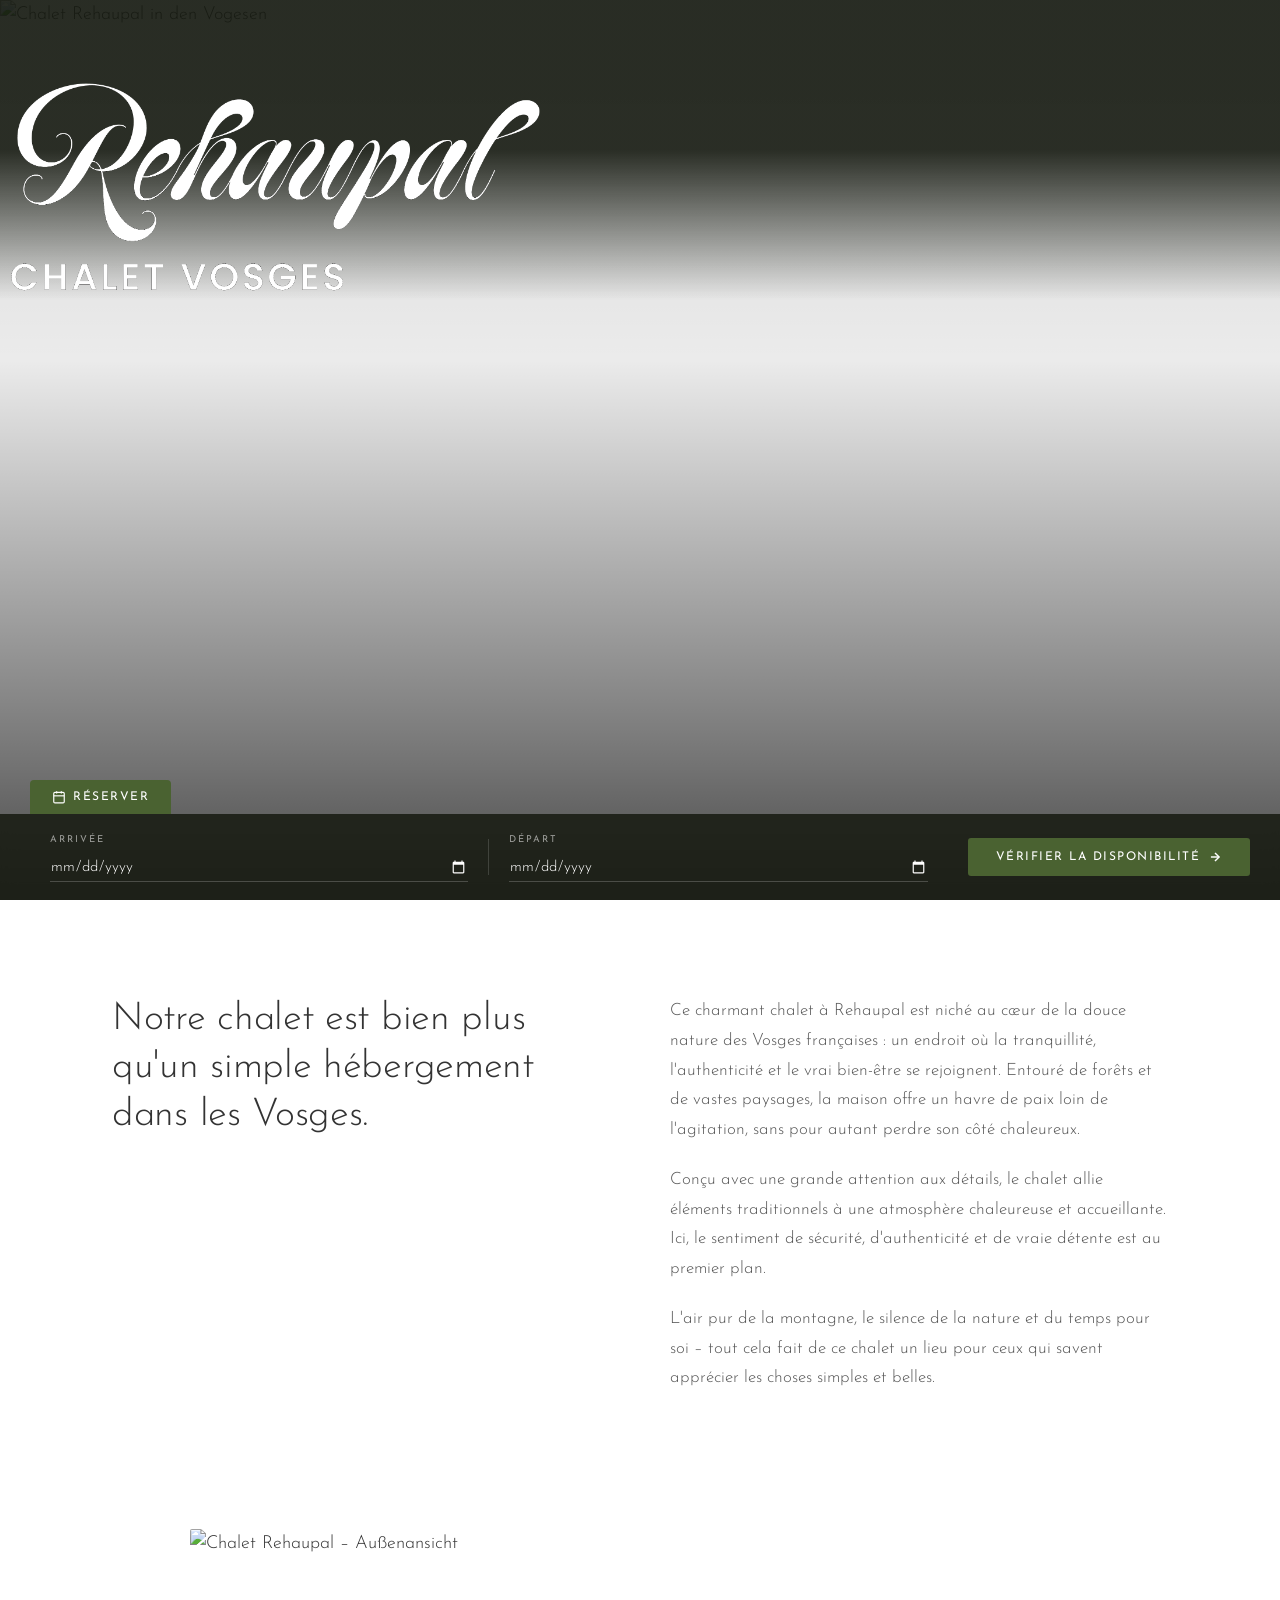
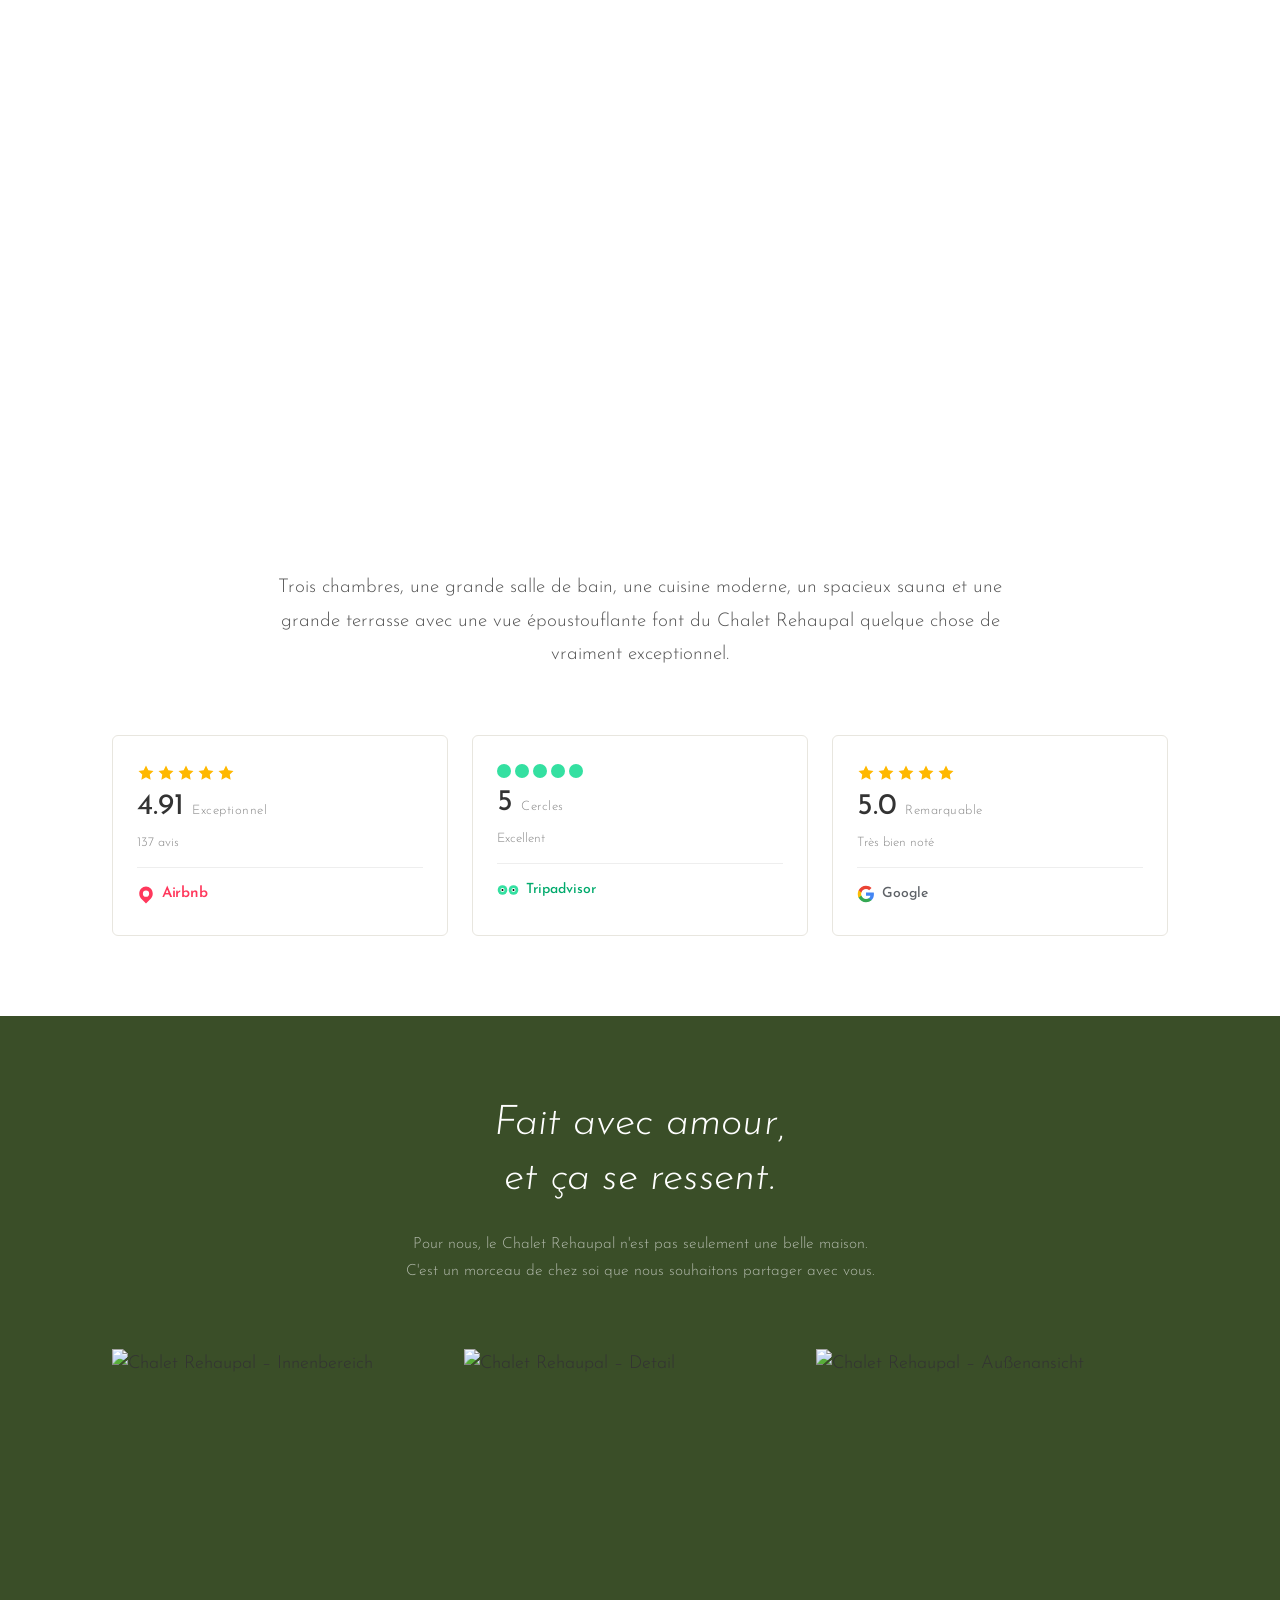
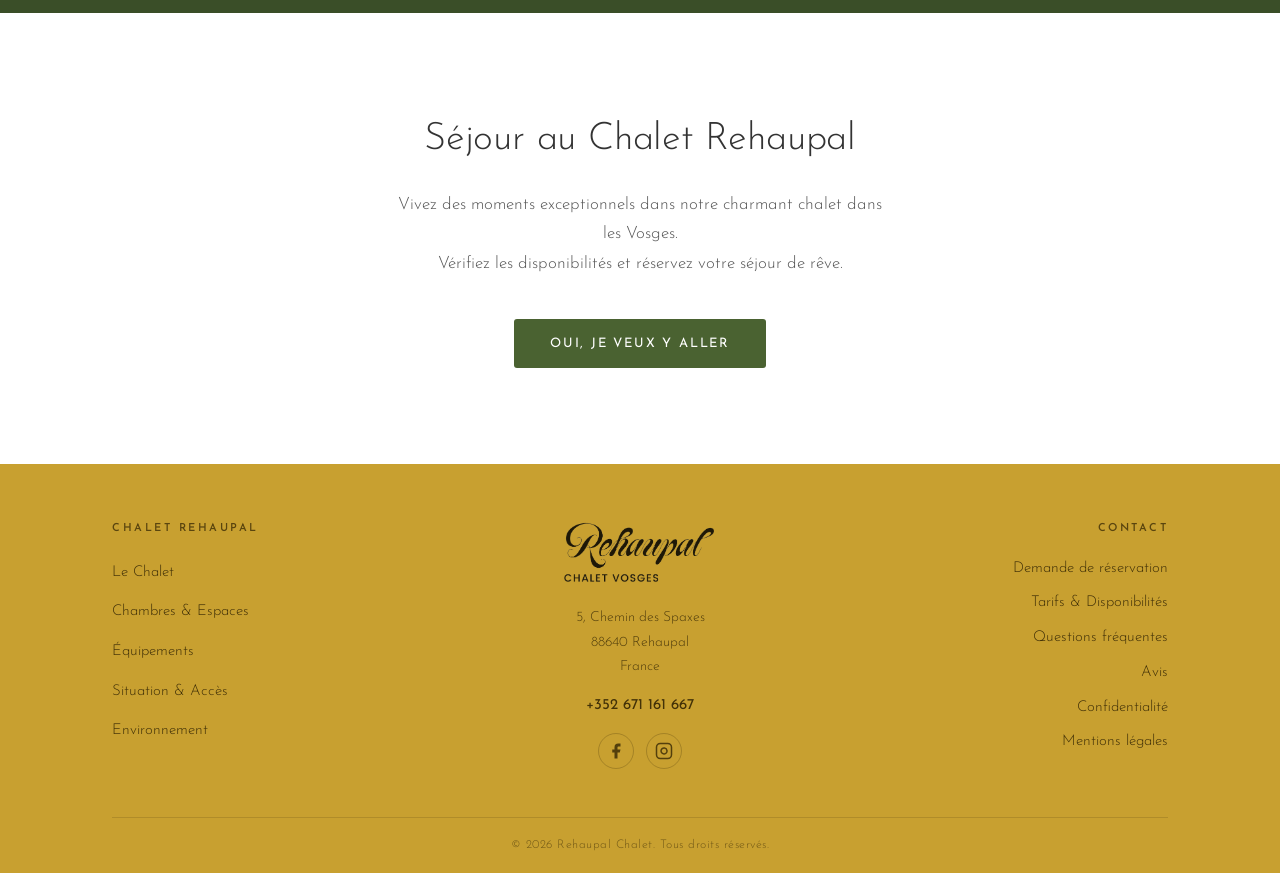
==== commit 71b5fd30: "Set French as default language, add Buchungsanfrage page Co-Authored-By: Claude Sonnet 4.6 <noreply@" ====
--- a/index.html
+++ b/index.html
@@ -451,7 +451,7 @@
     };
 
     /* ===================== LANGUAGE SWITCHER ===================== */
-    let currentLang = localStorage.getItem('rehaupal-lang') || 'de';
+    let currentLang = localStorage.getItem('rehaupal-lang') || 'fr';
 
     function setLanguage(lang) {
       currentLang = lang;
@@ -509,7 +509,7 @@
       .then(data => {
         document.getElementById('airbnb-score').textContent = data.score;
         const countEl = document.getElementById('airbnb-count');
-        const lang = localStorage.getItem('rehaupal-lang') || 'de';
+        const lang = localStorage.getItem('rehaupal-lang') || 'fr';
         const suffix = { de: 'Bewertungen', en: 'reviews', fr: 'avis' };
         countEl.textContent = `${data.reviews} ${suffix[lang] || 'Bewertungen'}`;
         // Keep translations in sync so language switching stays correct
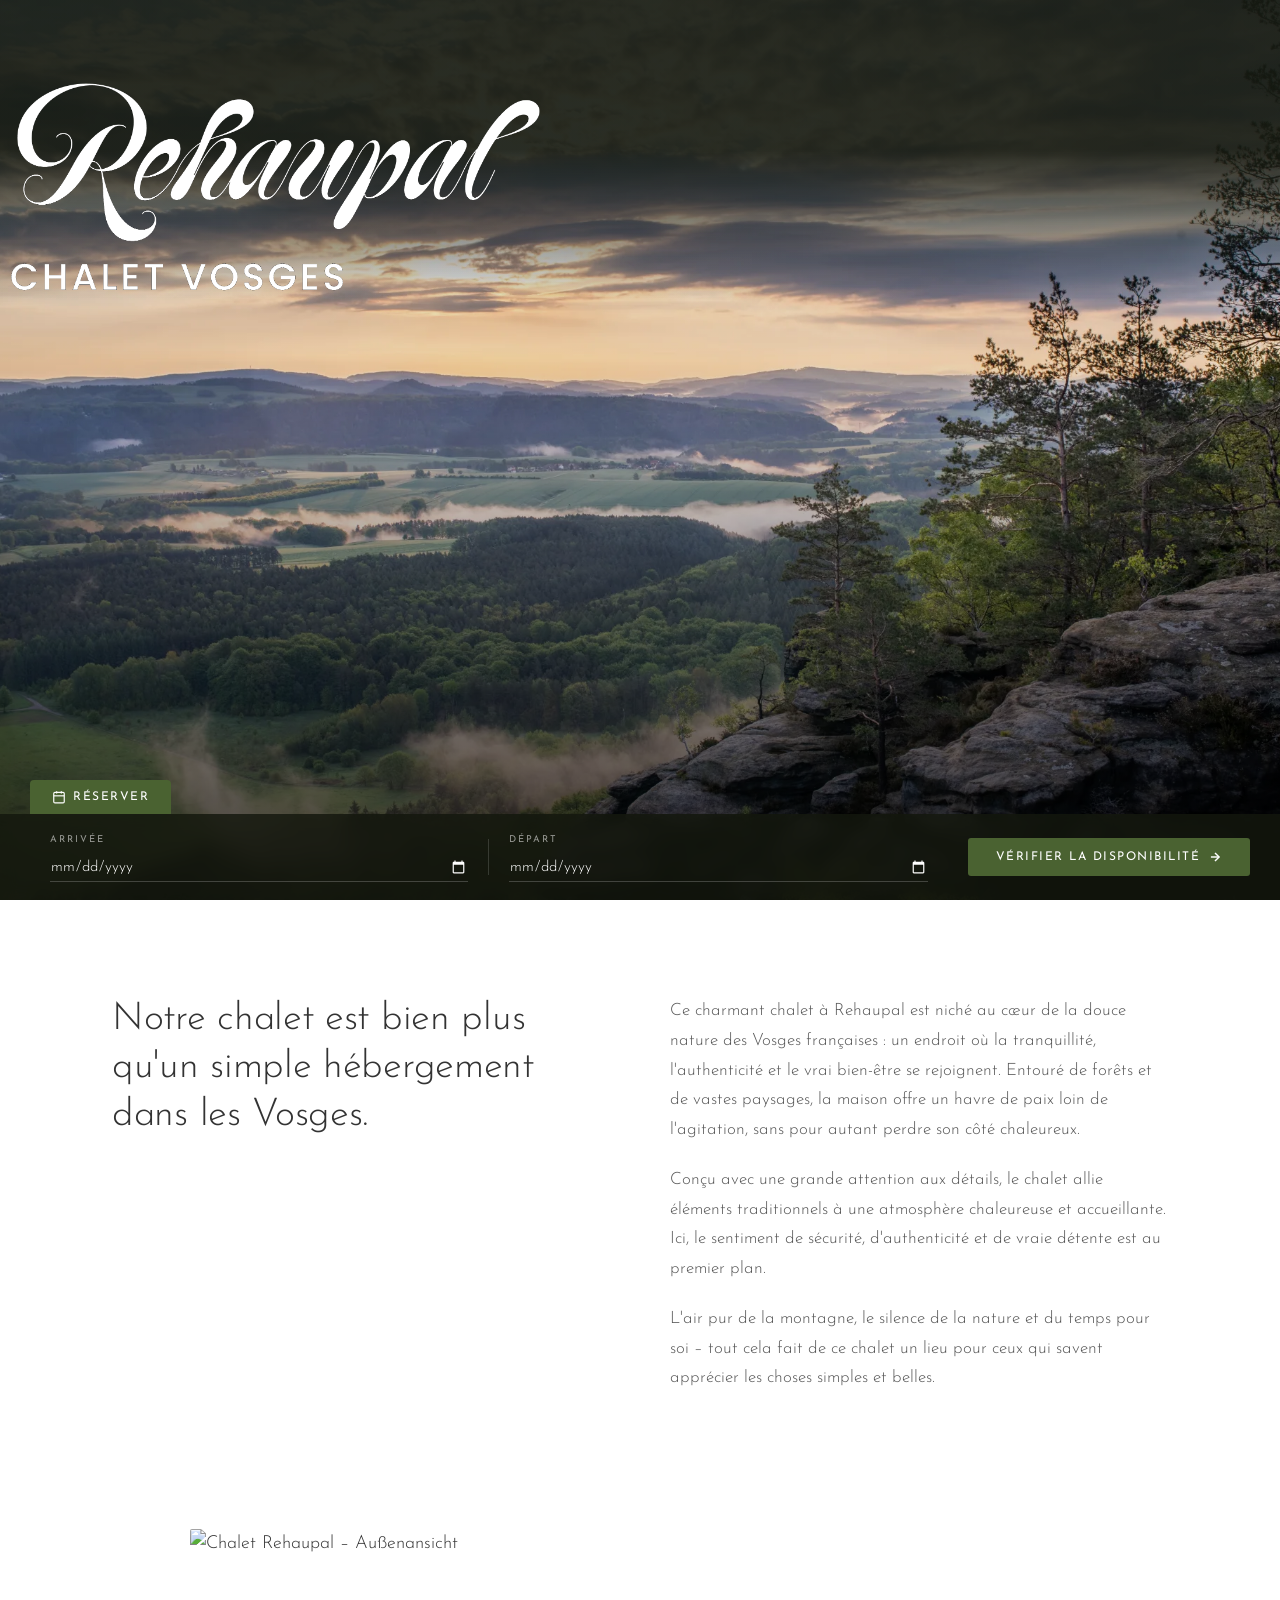
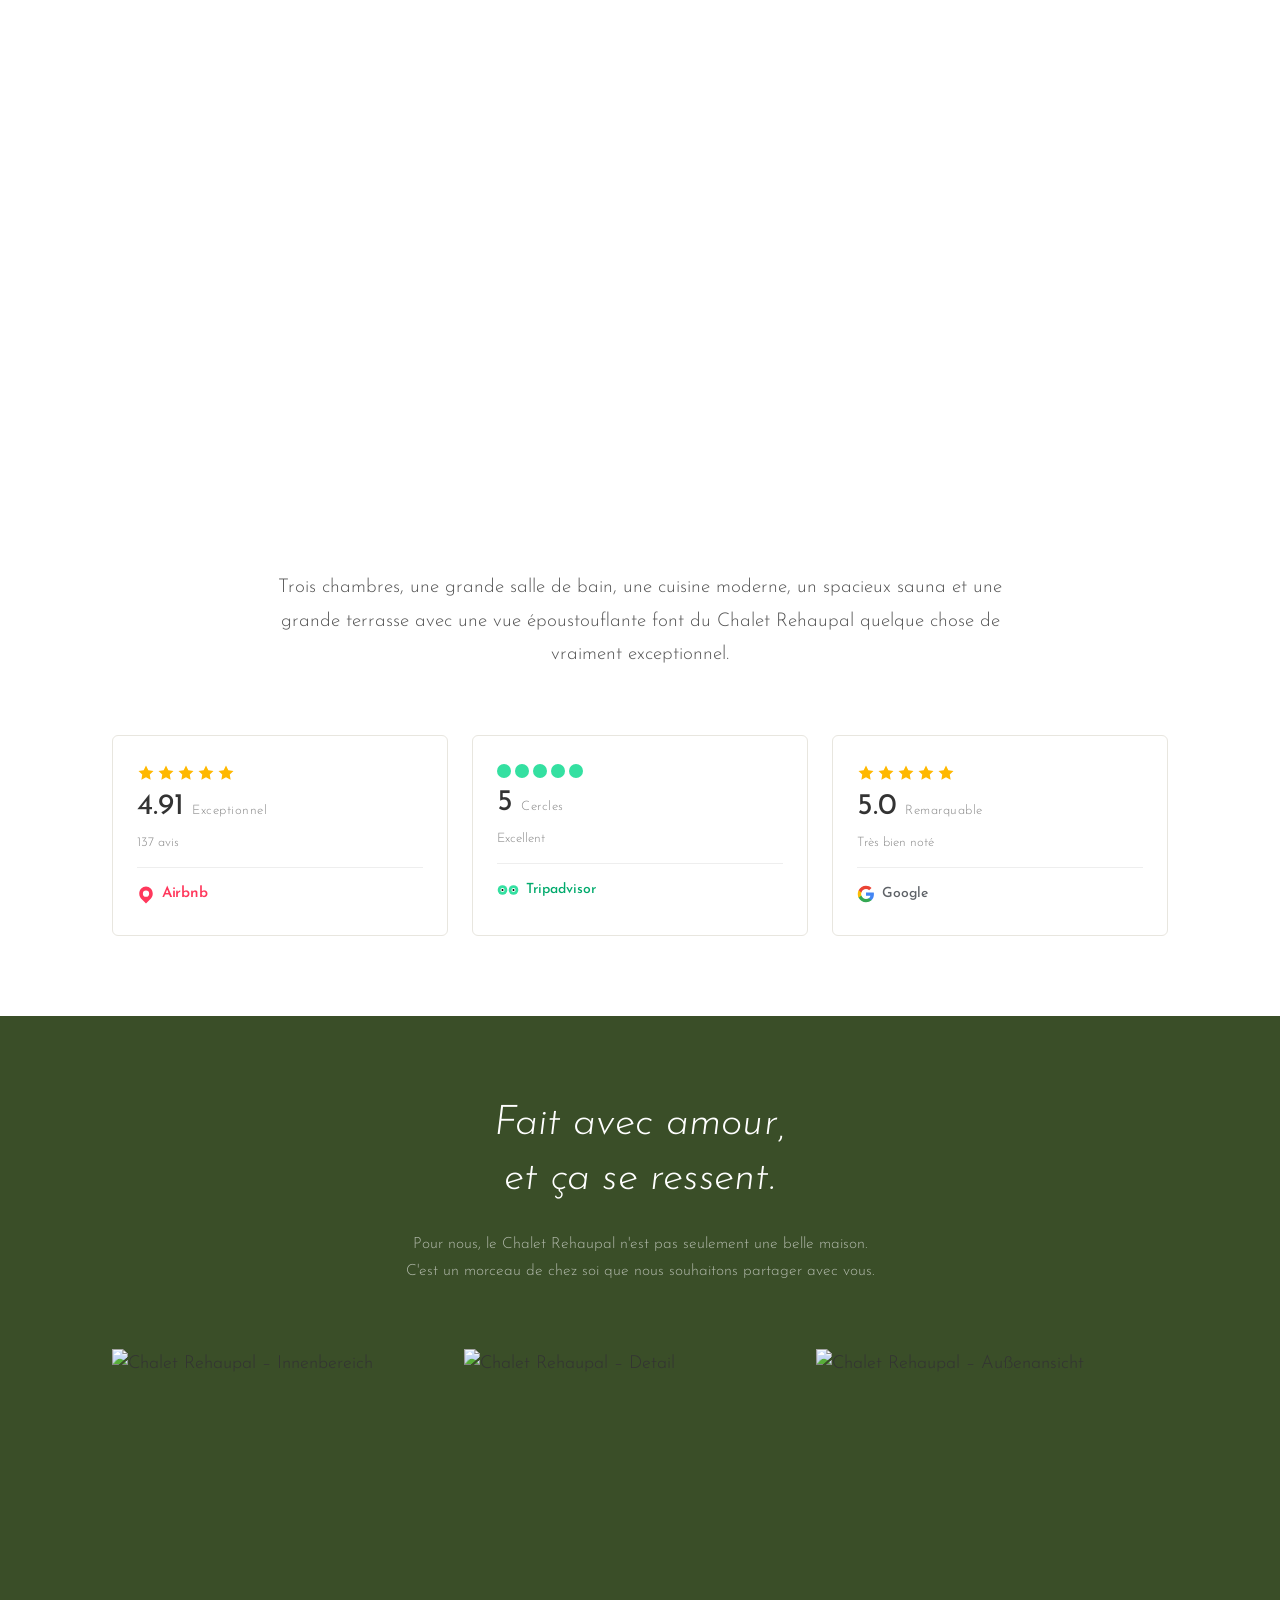
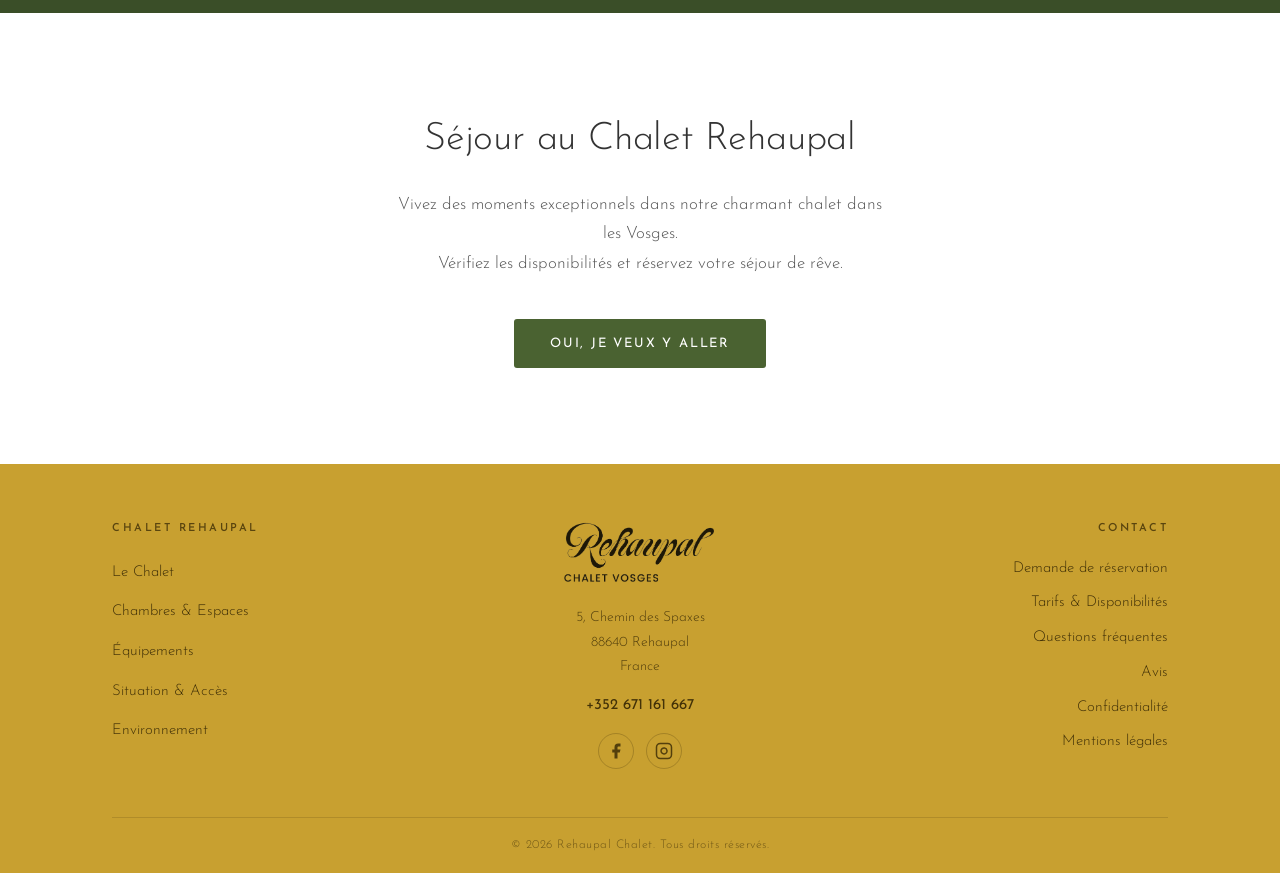
==== commit cf8cdb33: "Apply critical SEO fixes: French titles, meta descriptions, hero WebP, sitemap - Fix all 11 page tit" ====
--- a/index.html
+++ b/index.html
@@ -1,9 +1,10 @@
 <!DOCTYPE html>
-<html lang="de">
+<html lang="fr">
 <head>
   <meta charset="UTF-8">
   <meta name="viewport" content="width=device-width, initial-scale=1.0">
-  <title>Rehaupal – Chalet Vosges</title>
+  <title>Location Chalet Vosges avec Sauna – Chalet Rehaupal</title>
+  <meta name="description" content="Location de chalet dans les Vosges à Rehaupal. 3 chambres, 2 saunas privés, terrasse panoramique. Noté 4,91/5 sur Airbnb (137 avis). Réservation directe avec −10 %.">
   <link rel="preconnect" href="https://fonts.googleapis.com">
   <link rel="preconnect" href="https://fonts.gstatic.com" crossorigin>
   <link href="https://fonts.googleapis.com/css2?family=Josefin+Sans:ital,wght@0,300;0,400;0,600;1,300;1,400&family=Sacramento&display=swap" rel="stylesheet">
@@ -25,21 +26,21 @@
           <li><a href="#footer-phone" data-i18n="nav.contact">Kontakt</a></li>
         </ul>
         <div class="lang-switcher lang-switcher--mobile">
+          <button class="lang-btn active" data-lang="fr">FR</button>
+          <span class="lang-sep">|</span>
           <button class="lang-btn" data-lang="de">DE</button>
           <span class="lang-sep">|</span>
           <button class="lang-btn" data-lang="en">EN</button>
-          <span class="lang-sep">|</span>
-          <button class="lang-btn" data-lang="fr">FR</button>
         </div>
       </nav>
 
       <div class="header-right">
         <div class="lang-switcher">
-          <button class="lang-btn active" data-lang="de">DE</button>
+          <button class="lang-btn active" data-lang="fr">FR</button>
+          <span class="lang-sep">|</span>
+          <button class="lang-btn" data-lang="de">DE</button>
           <span class="lang-sep">|</span>
           <button class="lang-btn" data-lang="en">EN</button>
-          <span class="lang-sep">|</span>
-          <button class="lang-btn" data-lang="fr">FR</button>
         </div>
         <button class="mobile-toggle" id="mobile-toggle" aria-label="Menü öffnen" aria-expanded="false">
           <span></span>
@@ -53,12 +54,15 @@
   <!-- ===================== HERO ===================== -->
   <section class="hero">
     <div class="hero-bg">
-      <img
+      <picture>
+        <source srcset="hero.webp" type="image/webp">
+        <img
         src="landscape-hills-covered-greenery-fog-sunset-countryside.jpg"
         alt="Chalet Rehaupal in den Vogesen"
         class="hero-img"
         loading="eager"
       >
+      </picture>
       <div class="hero-overlay"></div>
     </div>
 
@@ -451,6 +455,11 @@
     };
 
     /* ===================== LANGUAGE SWITCHER ===================== */
+    // Reset to French if user hasn't explicitly chosen a language yet
+    if (!localStorage.getItem('rehaupal-lang-v2')) {
+      localStorage.removeItem('rehaupal-lang');
+      localStorage.setItem('rehaupal-lang-v2', '1');
+    }
     let currentLang = localStorage.getItem('rehaupal-lang') || 'fr';
 
     function setLanguage(lang) {
